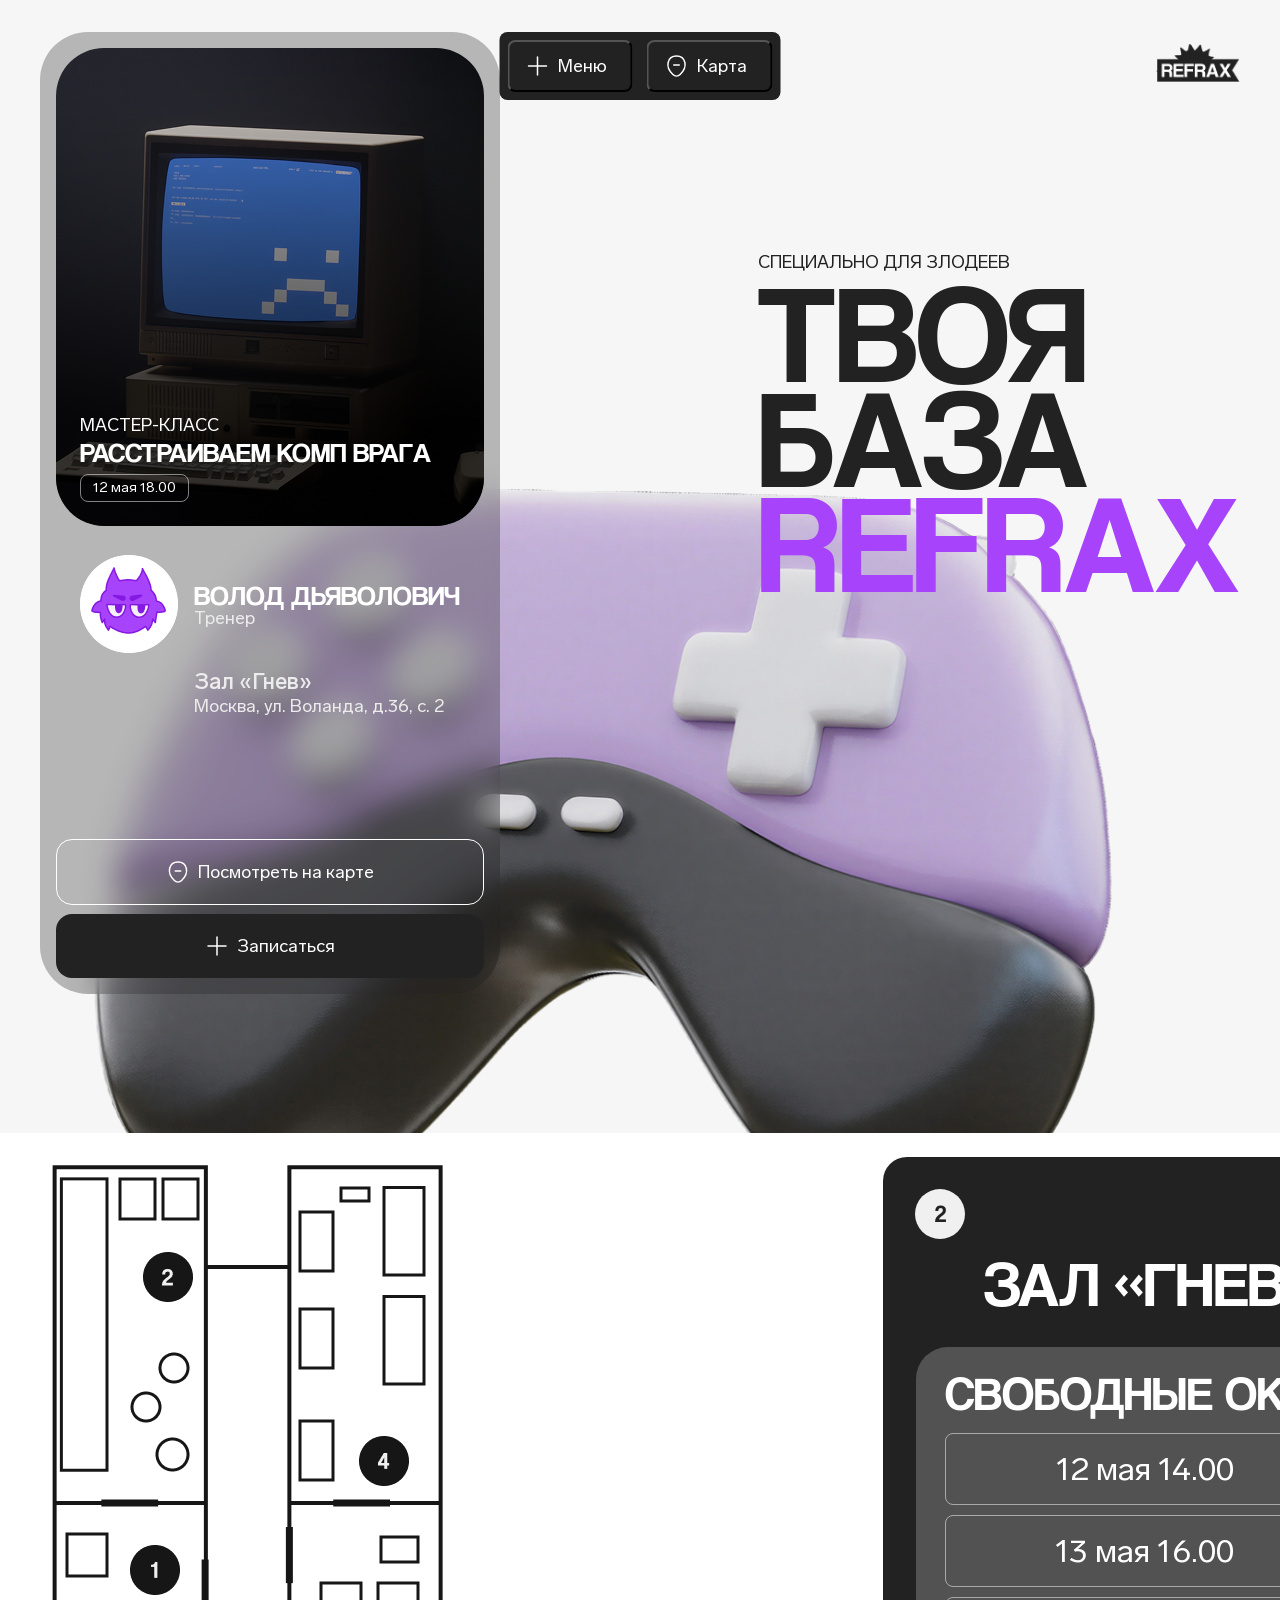
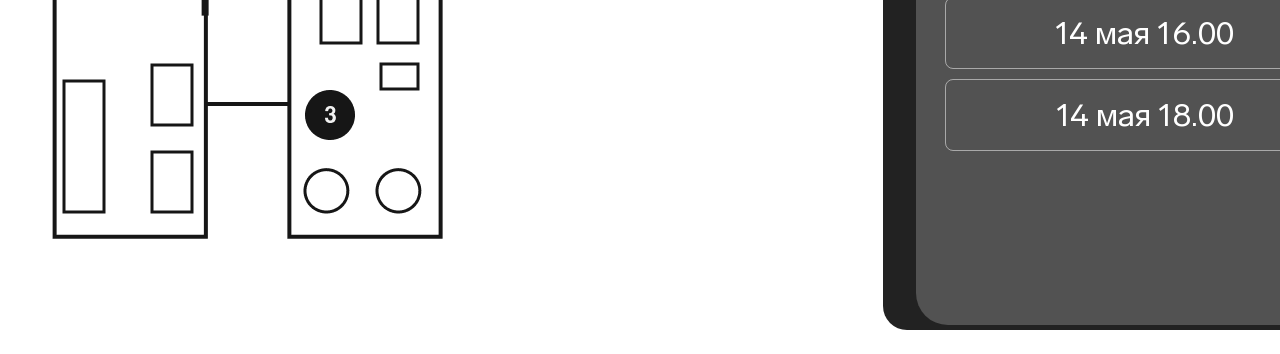
==== index.html @ 525f2b0f "init" ====
<!doctype html>
<html lang="en">
  <head>
    <meta charset="UTF-8" />
    <meta name="viewport" content="width=device-width, initial-scale=1.0" />
    <title>Многостраничный сайт REFRAX</title>
    <link type="Image/x-icon" href="images/favicon.png" rel="icon" />
    <!-- <link
      rel="preload"
      href="fonts/coolvetica.woff"
      as="font"
      type="font/woff"
      crossorigin="anonymous"
    />
    <link
      rel="preload"
      href="fonts/coolvetica rg.ttf"
      as="font"
      type="font/ttf"
      crossorigin="anonymous"
    /> -->
    <link rel="stylesheet" href="stylesheet/style.css" />

    <meta
      property="og:title"
      content="Учебный проект 'многостраничный сайт REFRAX'"
    />
    <meta property="og:type" content="website" />
    <meta property="og:description" content="Итоговый проект 4-го модуля" />
    <script src="js/events.js" defer></script>
    <script src="js/main.js" defer></script>
    <script src="js/nav.js" defer></script>
    <script src="js/zones.js" defer></script>
  </head>
  <body>
    <!-- секция с карточкой и 3д -->
    <section class="hero">
      <!-- карточка события -->
      <div class="hero-announcement">
        <div class="hero-announcement-image">
          <img
            class="hero-announcement-photo"
            src="images/announcement-photo.png"
            alt="Мастер-класс Расстраиваем комп врага"
          />
          <div class="hero-announcement-image-overlay"></div>
          <div class="hero-announcement-image-info">
            <span class="hero-announcement-tag">Мастер-класс</span>
            <p class="hero-announcement-name">Расстраиваем комп врага</p>
            <span class="hero-announcement-date">12 мая 18.00</span>
          </div>
        </div>

        <div class="hero-announcement-teacher">
          <div class="hero-announcement-avatar">
            <img src="images/teacher-avatar.png" alt="Волод Дьяволович" />
          </div>
          <div class="hero-announcement-teacher-info">
            <p class="hero-announcement-teacher-name">Волод Дьяволович</p>
            <span class="hero-announcement-teacher-role">Тренер</span>
          </div>
        </div>

        <div class="hero-announcement-location">
          <p class="hero-announcement-hall">Зал «Гнев»</p>
          <p class="hero-announcement-address">
            Москва, ул. Воланда, д.36, с. 2
          </p>
        </div>

        <div class="hero-announcement-buttons">
          <button
            class="hero-announcement-btn hero-announcement-btn-map"
            type="button"
          >
            <img src="images/icon-location.svg" alt="" />
            Посмотреть на карте
          </button>
          <button
            class="hero-announcement-btn hero-announcement-btn-signup"
            type="button"
          >
            <img src="images/icon-plus.svg" alt="" />
            Записаться
          </button>
        </div>
      </div>

      <!-- верхняя менюшка чтоб всегда была видна -->
      <div class="hero-controls">
        <button
          class="hero-controls-btn hero-controls-btn--menu"
          id="menuOpen"
          type="button"
          aria-expanded="false"
          aria-controls="menuOverlay"
        >
          <img src="images/icon-plus.svg" alt="" />
          Меню
        </button>
        <button class="hero-controls-btn hero-controls-btn--map" type="button">
          <img src="images/icon-location.svg" alt="" />
          Карта
        </button>
      </div>

      <!-- 3д джойстик, контейнер с параллаксом  -->
      <div class="hero-joystick" id="heroJoystick">
        <img class="hero-joystick-img" src="images/joystick-3d.png" alt="" />
      </div>

      <!-- заголовок -->
      <div class="hero-title">
        <span class="hero-title-eyebrow">Специально для злодеев</span>
        <p class="hero-title-text">
          <span class="hero-title-line">Твоя</span>
          <span class="hero-title-line">База</span>
          <span class="hero-title-line hero-title-line-accent">Refrax</span>
        </p>
      </div>

      <!-- лого -->
      <a href="index.html" class="hero-logo">
        <img src="images/logo-refrax.png" alt="REFRAX" />
      </a>
    </section>

    <!-- секция с картой и выбором слота-->
    <section class="map">
      <!-- схема этажа -->
      <div class="map-floor-plan">
        <img
          class="map-floor-plan-img"
          src="images/floor-plan.png"
          alt="Схема зала"
        />
      </div>

      <!-- панель бронирования -->
      <div class="map-booking">
        <div class="map-booking-header">
          <span class="map-booking-number">2</span>
          <h2 class="map-booking-hall">Зал «Гнев»</h2>
        </div>

        <div class="map-booking-slots">
          <p class="map-booking-slots-title">Свободные окна</p>

          <ul class="map-slots-list">
            <li class="map-slots-item">
              <button class="map-slot-btn" type="button">12 мая 14.00</button>
            </li>
            <li class="map-slots-item">
              <button class="map-slot-btn" type="button">13 мая 16.00</button>
            </li>
            <li class="map-slots-item">
              <button class="map-slot-btn" type="button">14 мая 16.00</button>
            </li>
            <li class="map-slots-item">
              <button class="map-slot-btn" type="button">14 мая 18.00</button>
            </li>
          </ul>
        </div>
      </div>
    </section>
  </body>
</html>
---- stylesheet/style.css ----
@import "fonts.css";
@import "reset.css";
@import "layout.css";
@import "nav.css";
@import "hero.css";
@import "zones.css";
@import "events.css";
@import "event-single.css";
@import "projects.css";
@import "shop.css";
@import "reviews.css";
@import "footer.css";
@import "adaptive.css";
@import "404.css";
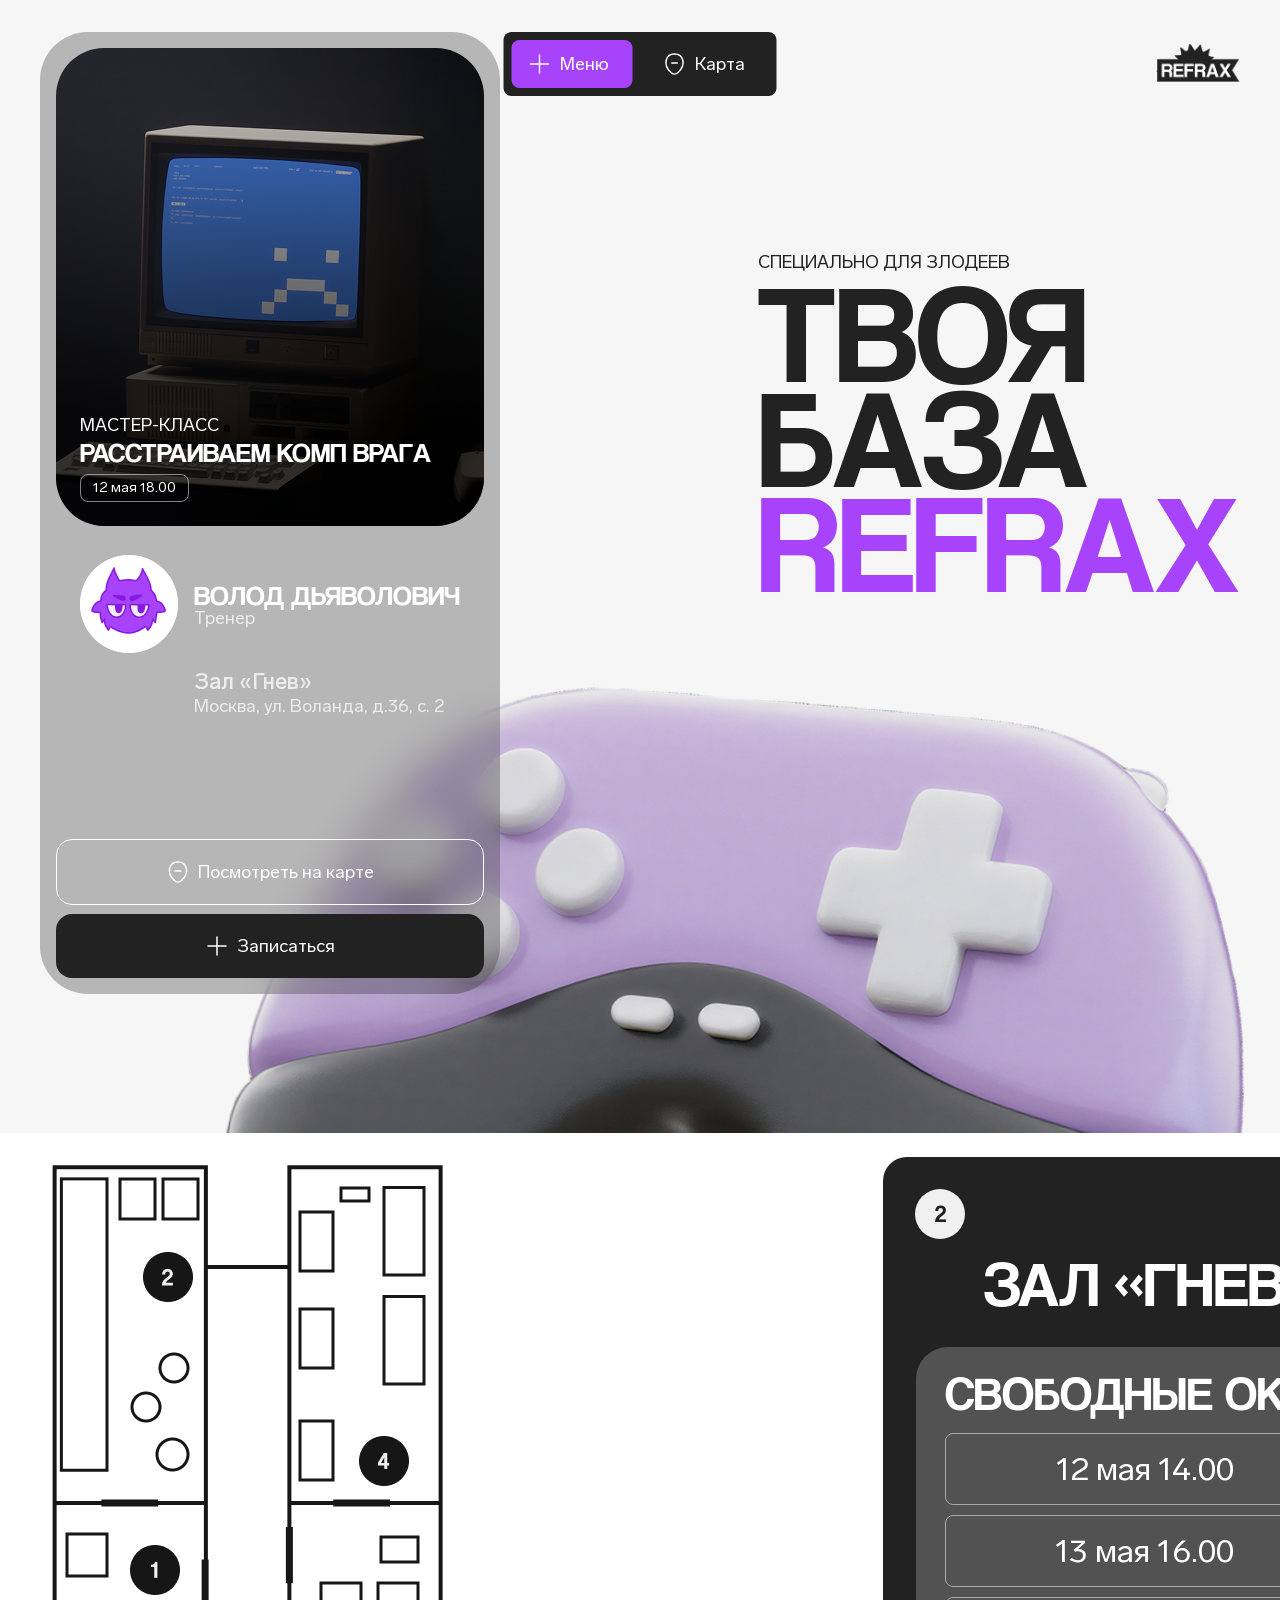
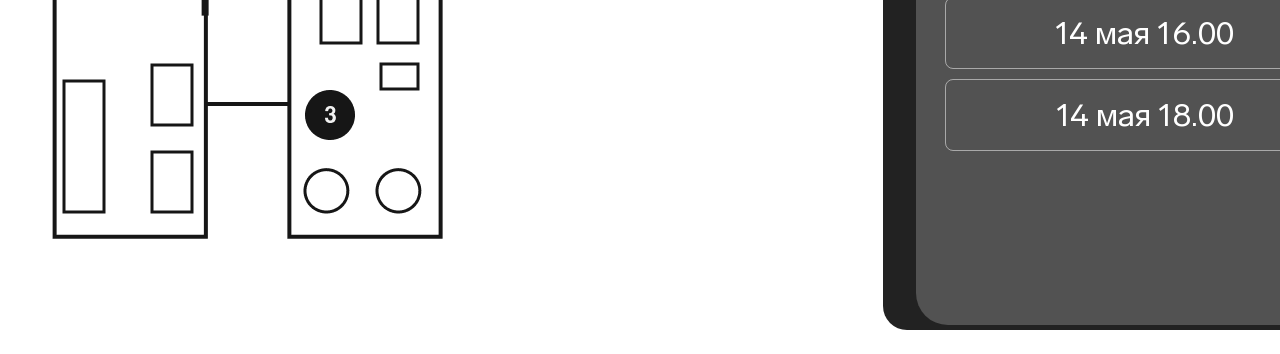
==== commit c5721c33: "first screen done" ====
--- a/index.html
+++ b/index.html
@@ -33,6 +33,20 @@
     <script src="js/zones.js" defer></script>
   </head>
   <body>
+    <div class="menu-overlay" id="menuOverlay" aria-hidden="true">
+      <button class="menu-overlay-close" id="menuClose" type="button">
+        <img src="images/icon-arrow-left.svg" alt="" />
+      </button>
+      <nav class="menu-overlay-nav">
+        <a href="index.html" class="menu-overlay-link is-active">Главная</a>
+        <a href="pages/about.html" class="menu-overlay-link">О клубе</a>
+        <a href="pages/zones.html" class="menu-overlay-link">Зоны</a>
+        <a href="pages/events.html" class="menu-overlay-link">Афиша</a>
+        <a href="pages/merch.html" class="menu-overlay-link">Магазин</a>
+        <a href="pages/projects.html" class="menu-overlay-link">Наши проекты</a>
+      </nav>
+      <p class="menu-overlay-label">Меню</p>
+    </div>
     <!-- секция с карточкой и 3д -->
     <section class="hero">
       <!-- карточка события -->
@@ -89,7 +103,7 @@
       <!-- верхняя менюшка чтоб всегда была видна -->
       <div class="hero-controls">
         <button
-          class="hero-controls-btn hero-controls-btn--menu"
+          class="hero-controls-btn hero-controls-btn-menu"
           id="menuOpen"
           type="button"
           aria-expanded="false"
@@ -98,7 +112,7 @@
           <img src="images/icon-plus.svg" alt="" />
           Меню
         </button>
-        <button class="hero-controls-btn hero-controls-btn--map" type="button">
+        <button class="hero-controls-btn hero-controls-btn-map" type="button">
           <img src="images/icon-location.svg" alt="" />
           Карта
         </button>
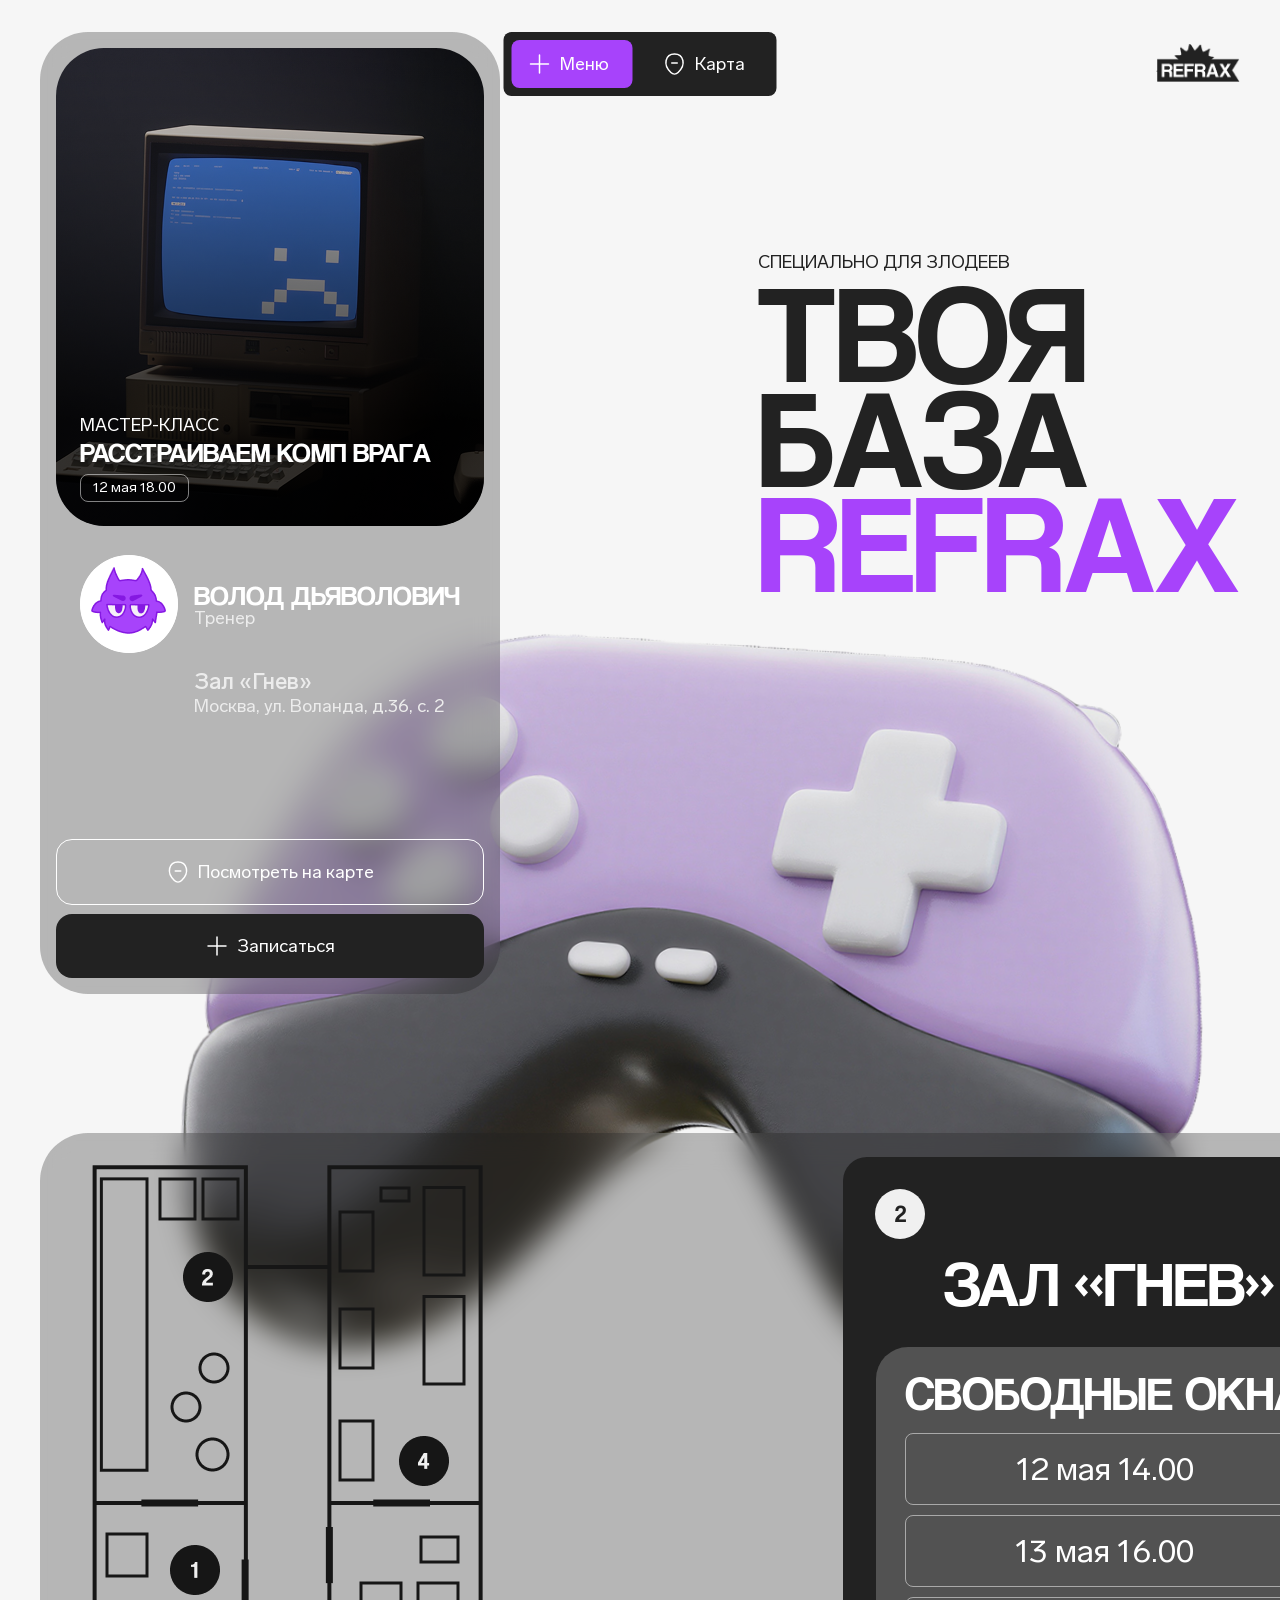
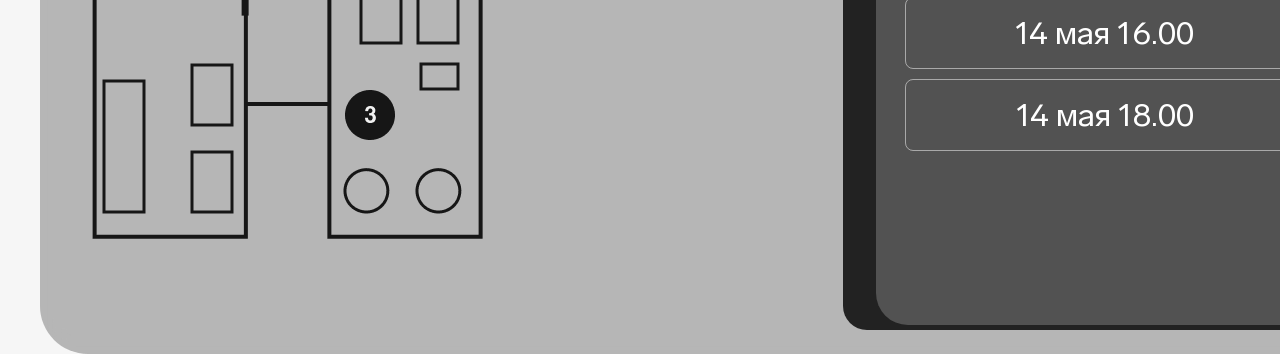
==== commit f33cba9d: "бубуббуу" ====
--- a/index.html
+++ b/index.html
@@ -141,39 +141,41 @@
 
     <!-- секция с картой и выбором слота-->
     <section class="map">
-      <!-- схема этажа -->
-      <div class="map-floor-plan">
-        <img
-          class="map-floor-plan-img"
-          src="images/floor-plan.png"
-          alt="Схема зала"
-        />
-      </div>
-
-      <!-- панель бронирования -->
-      <div class="map-booking">
-        <div class="map-booking-header">
-          <span class="map-booking-number">2</span>
-          <h2 class="map-booking-hall">Зал «Гнев»</h2>
+      <div class="map-inner">
+        <!-- схема этажа -->
+        <div class="map-floor-plan">
+          <img
+            class="map-floor-plan-img"
+            src="images/floor-plan.png"
+            alt="Схема зала"
+          />
         </div>
 
-        <div class="map-booking-slots">
-          <p class="map-booking-slots-title">Свободные окна</p>
+        <!-- панель бронирования -->
+        <div class="map-booking">
+          <div class="map-booking-header">
+            <span class="map-booking-number">2</span>
+            <h2 class="map-booking-hall">Зал «Гнев»</h2>
+          </div>
 
-          <ul class="map-slots-list">
-            <li class="map-slots-item">
-              <button class="map-slot-btn" type="button">12 мая 14.00</button>
-            </li>
-            <li class="map-slots-item">
-              <button class="map-slot-btn" type="button">13 мая 16.00</button>
-            </li>
-            <li class="map-slots-item">
-              <button class="map-slot-btn" type="button">14 мая 16.00</button>
-            </li>
-            <li class="map-slots-item">
-              <button class="map-slot-btn" type="button">14 мая 18.00</button>
-            </li>
-          </ul>
+          <div class="map-booking-slots">
+            <p class="map-booking-slots-title">Свободные окна</p>
+
+            <ul class="map-slots-list">
+              <li class="map-slots-item">
+                <button class="map-slot-btn" type="button">12 мая 14.00</button>
+              </li>
+              <li class="map-slots-item">
+                <button class="map-slot-btn" type="button">13 мая 16.00</button>
+              </li>
+              <li class="map-slots-item">
+                <button class="map-slot-btn" type="button">14 мая 16.00</button>
+              </li>
+              <li class="map-slots-item">
+                <button class="map-slot-btn" type="button">14 мая 18.00</button>
+              </li>
+            </ul>
+          </div>
         </div>
       </div>
     </section>
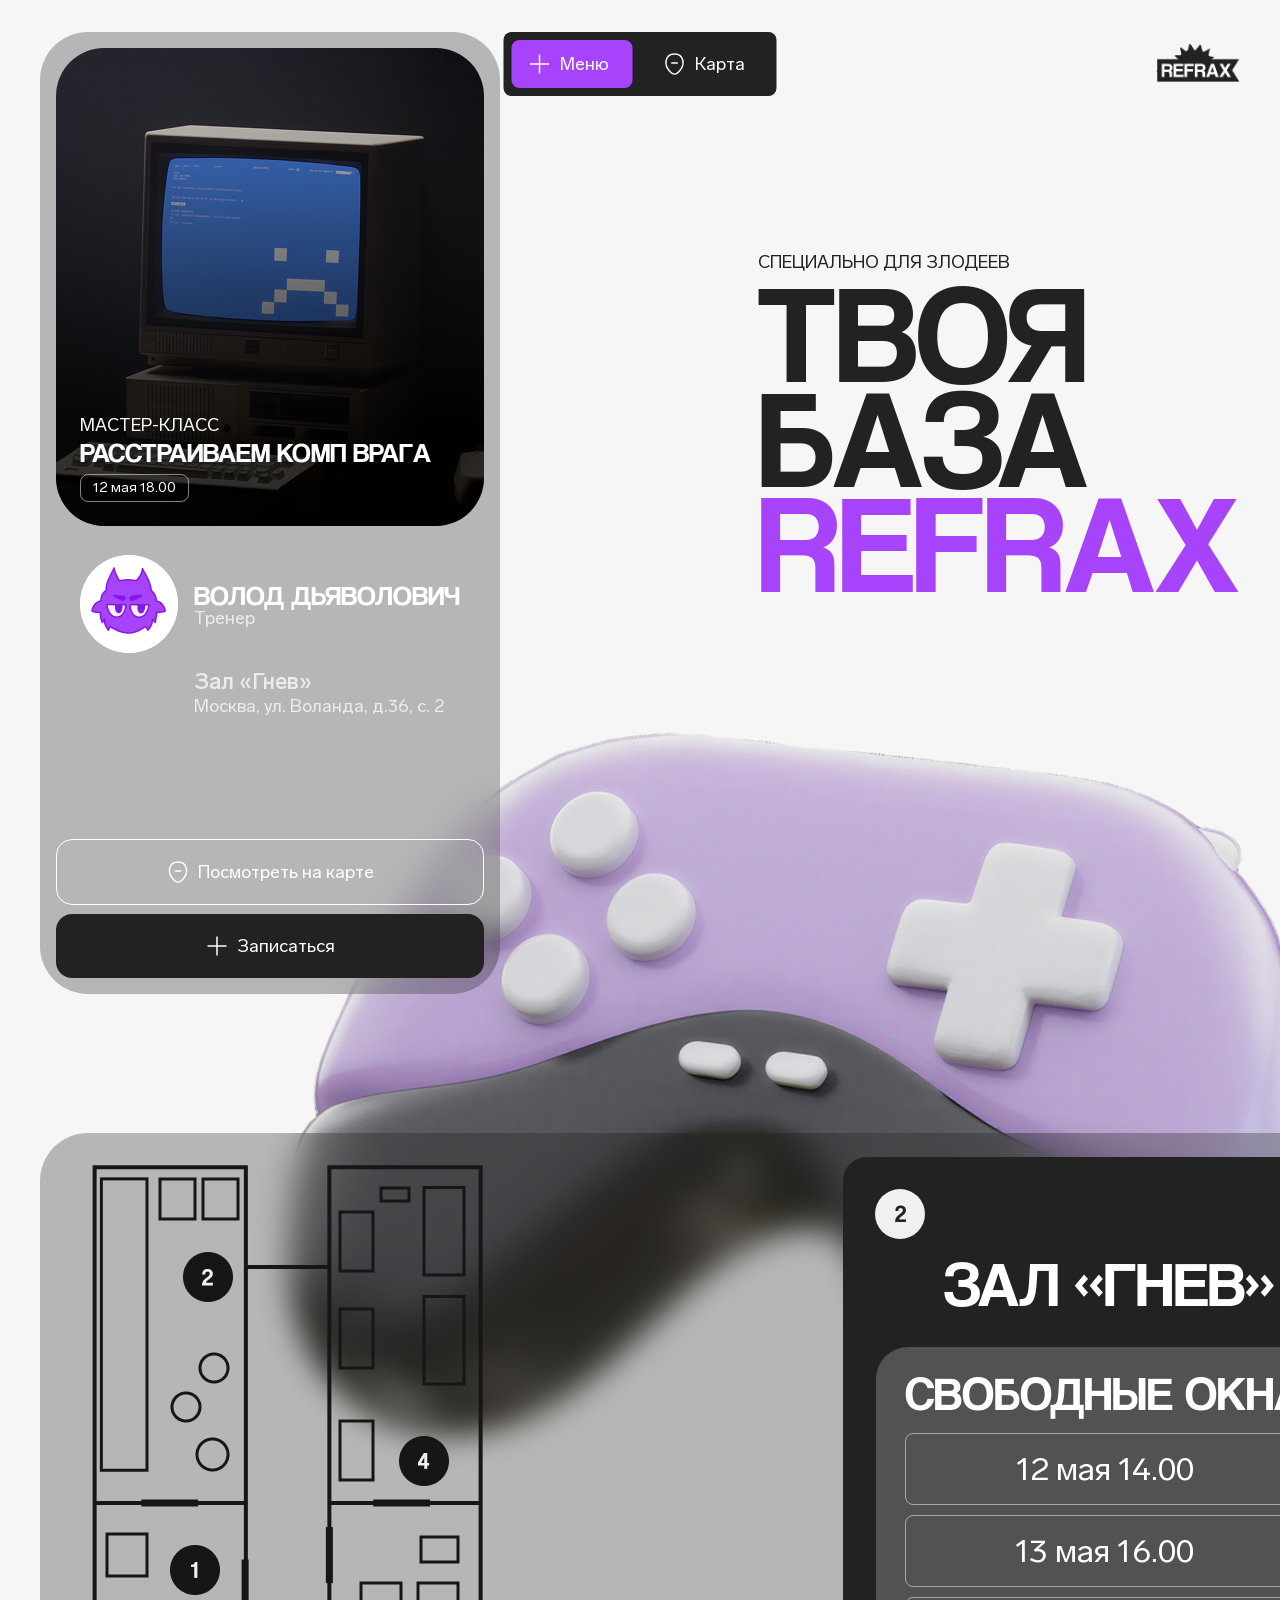
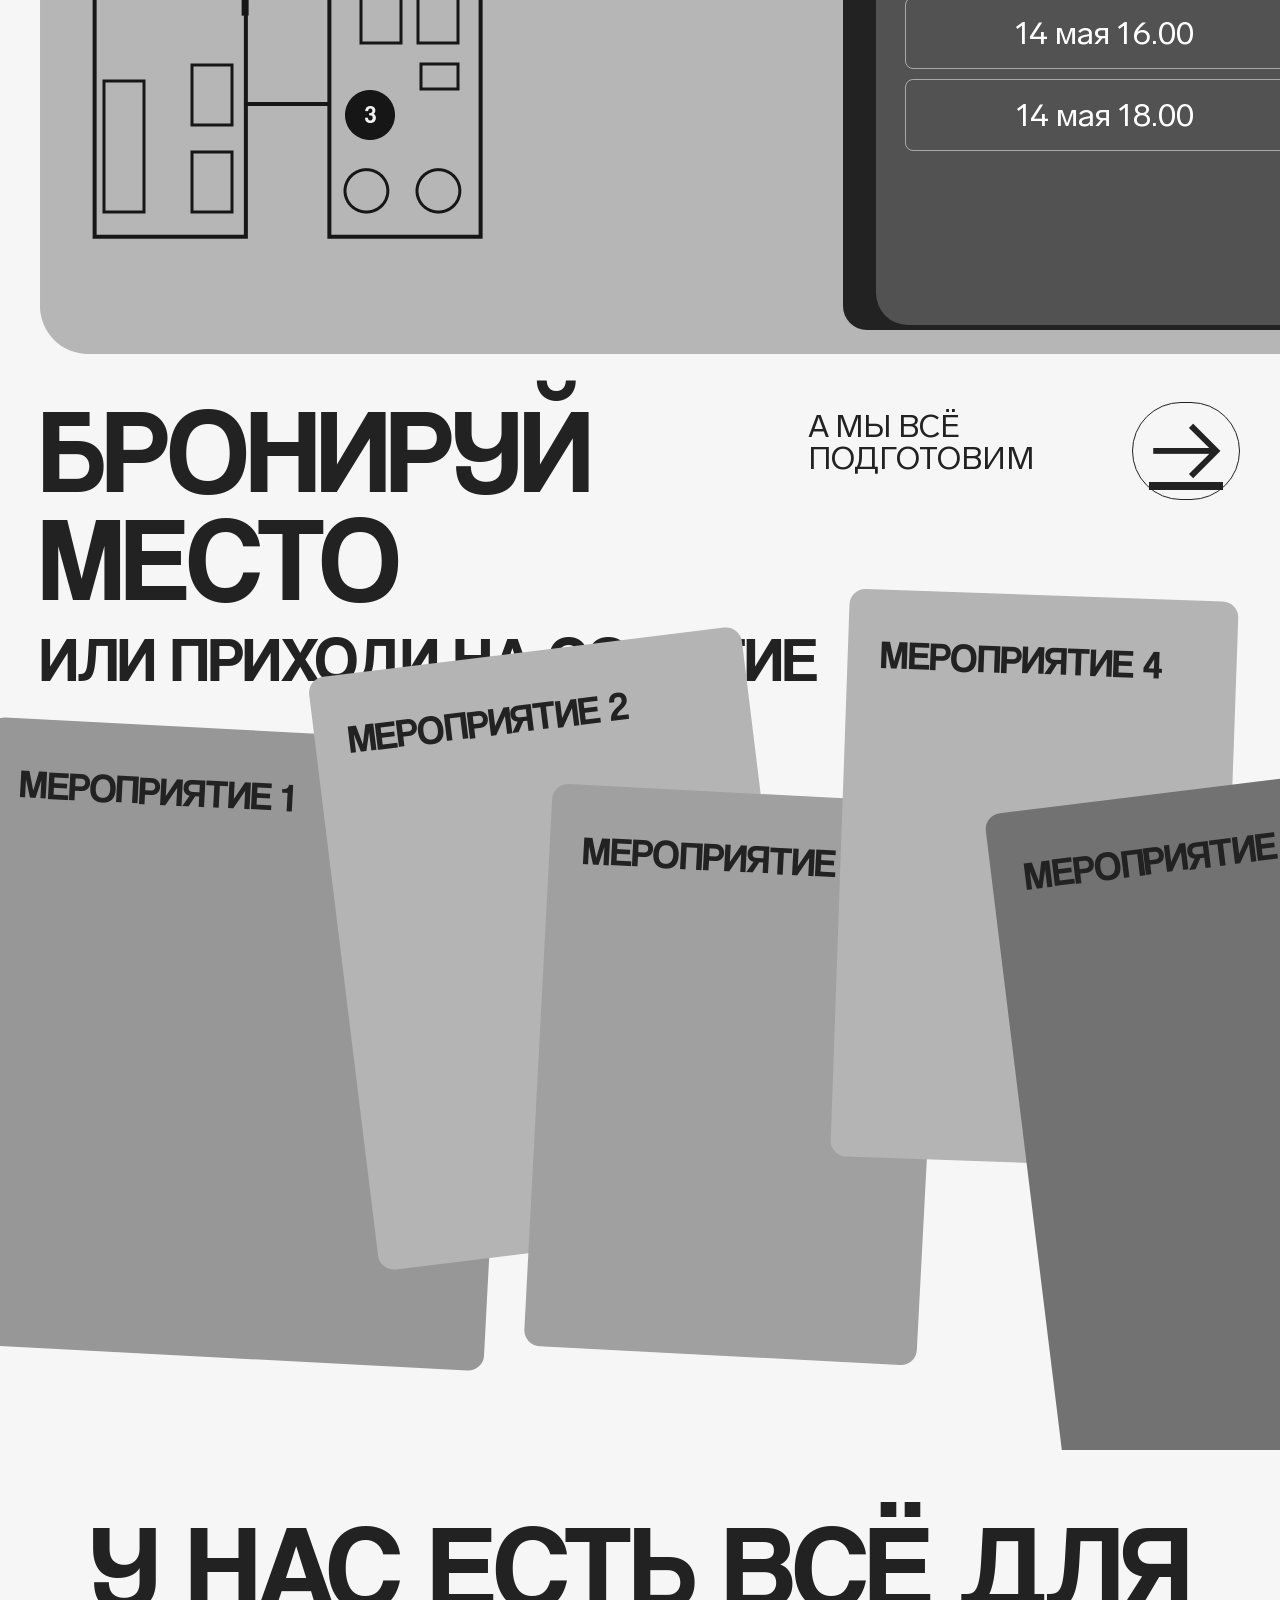
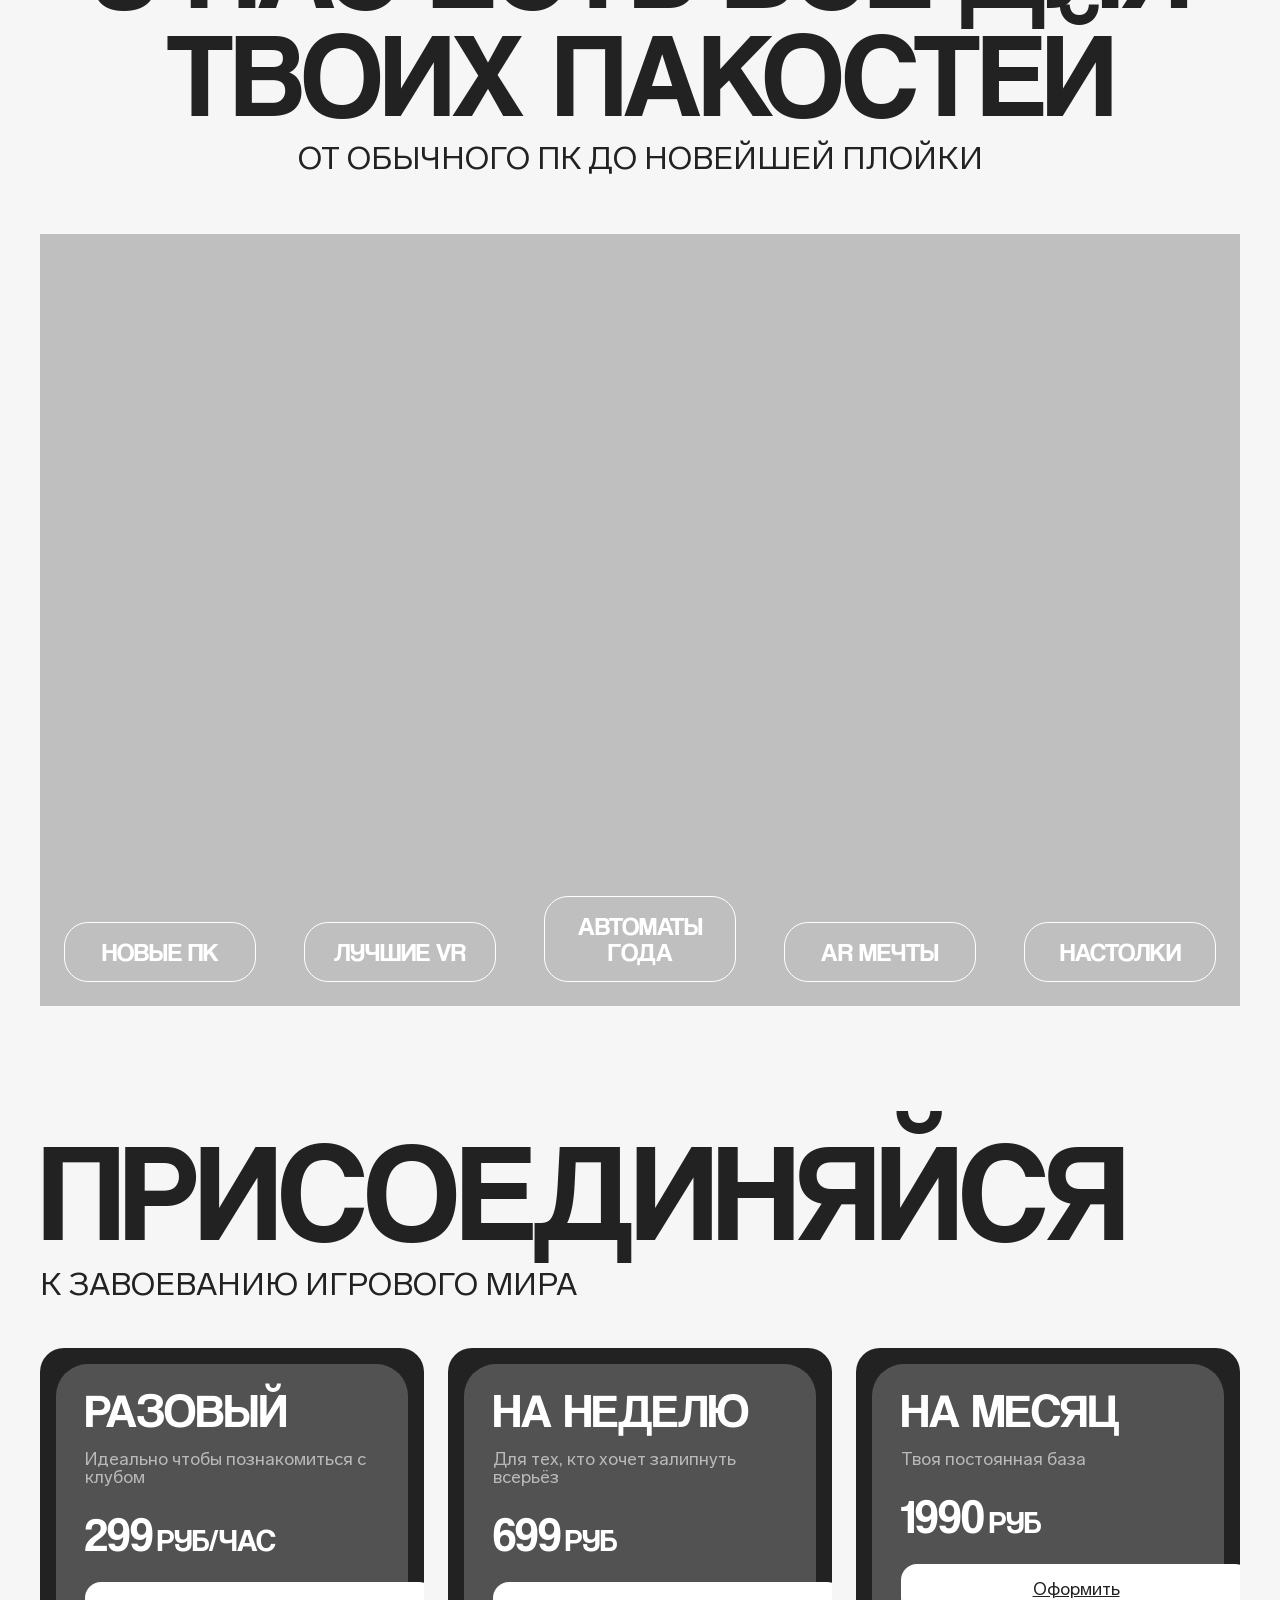
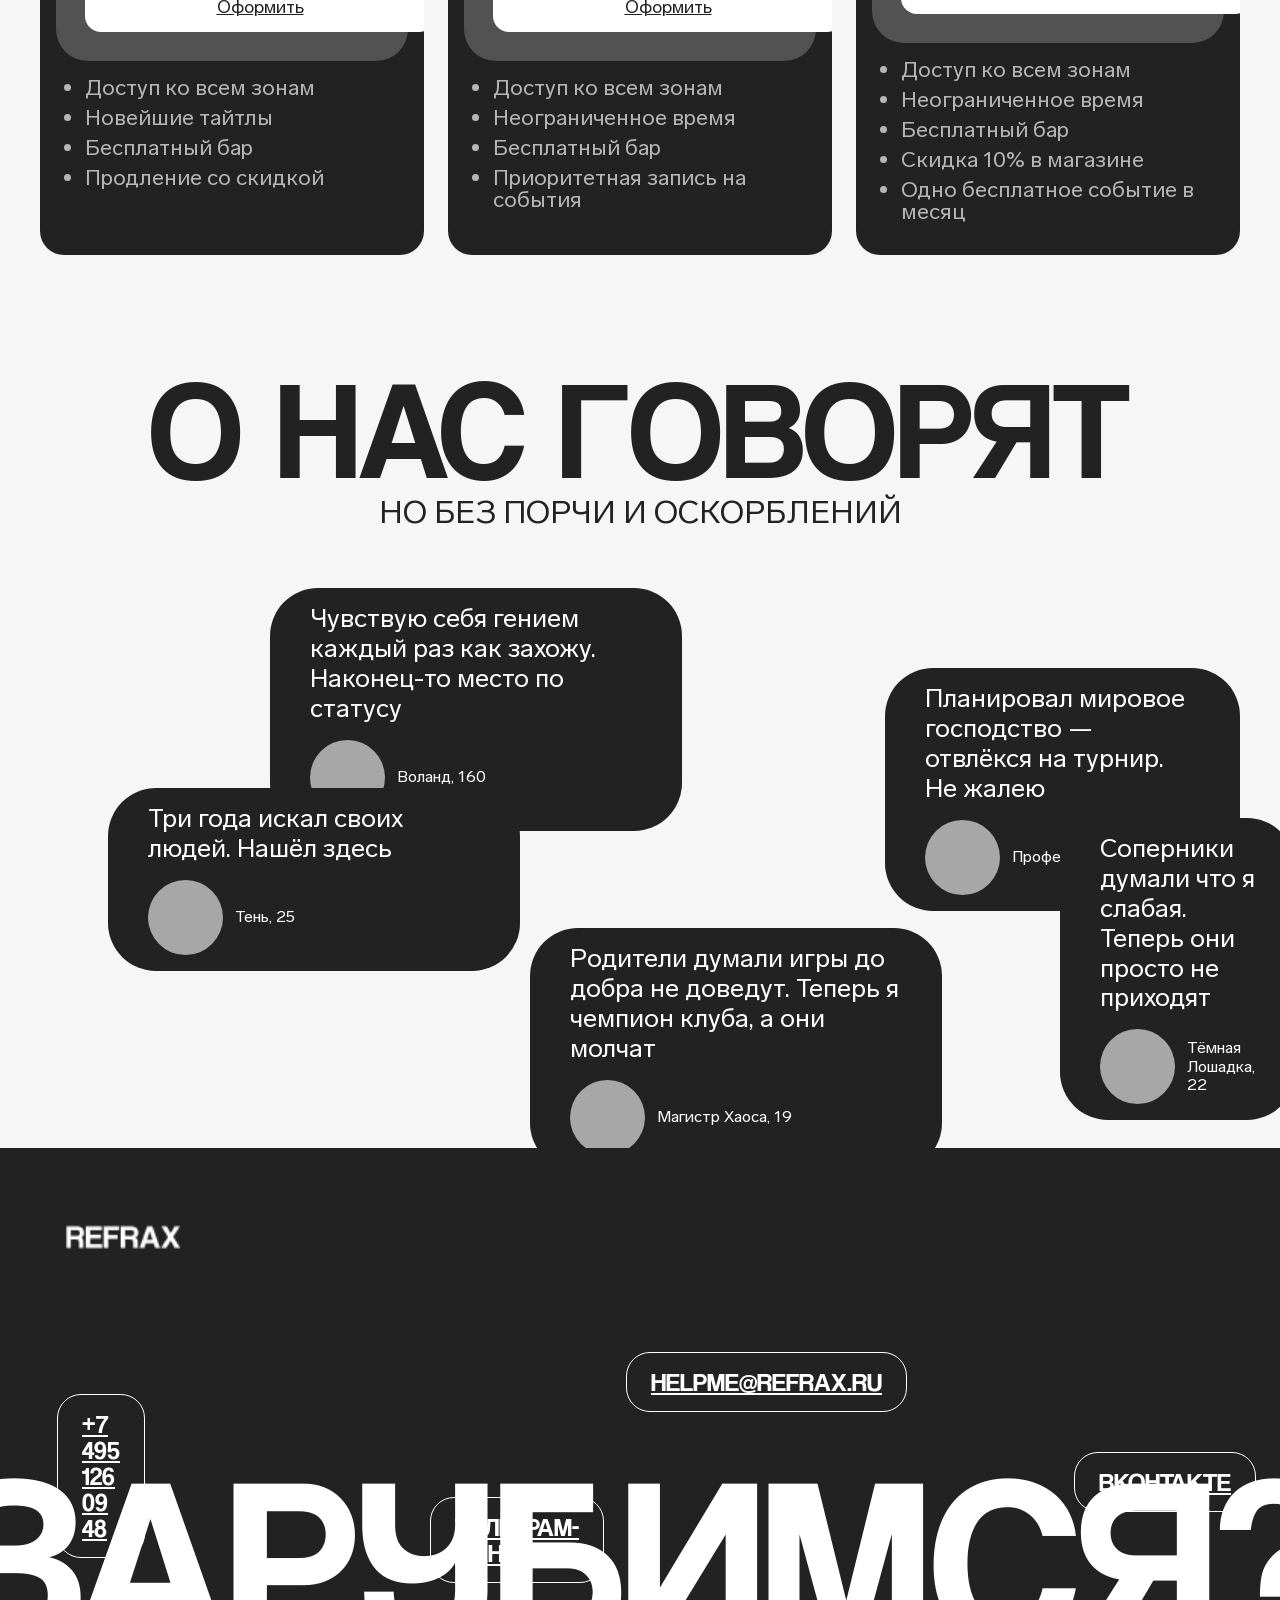
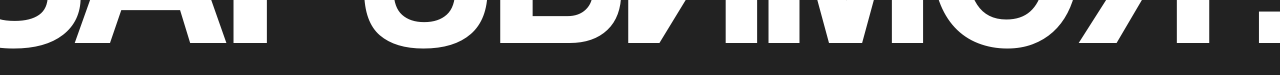
==== commit 75c0617c: "штше" ====
--- a/index.html
+++ b/index.html
@@ -179,5 +179,209 @@
         </div>
       </div>
     </section>
+
+    <!-- секция бронирования мероприятий -->
+    <section class="events">
+      <!-- заголовок секции -->
+      <div class="events-header">
+        <p class="events-title">Бронируй место</p>
+        <p class="events-subtitle">А мы всё подготовим</p>
+        <a href="pages/events.html" class="events-arrow">→</a>
+      </div>
+
+      <p class="events-heading">Или приходи на событие</p>
+
+      <!-- карточки мероприятий (разброс) -->
+      <div class="events-cards">
+        <a href="pages/event-single.html" class="events-card events-card-one">
+          <p class="events-card-title">Мероприятие 1</p>
+        </a>
+        <a href="pages/event-single.html" class="events-card events-card-two">
+          <p class="events-card-title">Мероприятие 2</p>
+        </a>
+        <a href="pages/event-single.html" class="events-card events-card-three">
+          <p class="events-card-title">Мероприятие 3</p>
+        </a>
+        <a href="pages/event-single.html" class="events-card events-card-four">
+          <p class="events-card-title">Мероприятие 4</p>
+        </a>
+        <a href="pages/event-single.html" class="events-card events-card-five">
+          <p class="events-card-title">Мероприятие 5</p>
+        </a>
+      </div>
+    </section>
+
+    <!-- секция зон -->
+    <section class="zones">
+      <p class="zones-title">У нас есть всё для твоих пакостей</p>
+      <p class="zones-subtitle">От обычного пк до новейшей плойки</p>
+
+      <!-- вертикальные карточки зон -->
+      <div class="zones-cards">
+        <a href="pages/zones.html" class="zones-card zones-card-one">
+          <span class="zones-card-label">Новые ПК</span>
+        </a>
+        <a href="pages/zones.html" class="zones-card zones-card-two">
+          <span class="zones-card-label">Лучшие VR</span>
+        </a>
+        <a href="pages/zones.html" class="zones-card zones-card-three">
+          <span class="zones-card-label">Автоматы года</span>
+        </a>
+        <a href="pages/zones.html" class="zones-card zones-card-four">
+          <span class="zones-card-label">AR мечты</span>
+        </a>
+        <a href="pages/zones.html" class="zones-card zones-card-five">
+          <span class="zones-card-label">Настолки</span>
+        </a>
+      </div>
+    </section>
+
+    <!-- секция абонементов -->
+    <section class="plans">
+      <p class="plans-title">Присоединяйся</p>
+      <p class="plans-subtitle">К завоеванию игрового мира</p>
+
+      <!-- карточки тарифов -->
+      <div class="plans-cards">
+        <div class="plans-card">
+          <div class="plans-card-top">
+            <p class="plans-card-name">Разовый</p>
+            <p class="plans-card-description">
+              Идеально чтобы познакомиться с клубом
+            </p>
+            <p class="plans-card-price">
+              <span class="plans-card-price-value">299</span>
+              <span class="plans-card-price-unit">руб/час</span>
+            </p>
+            <a href="#" class="plans-card-btn">Оформить</a>
+          </div>
+          <ul class="plans-card-features">
+            <li>Доступ ко всем зонам</li>
+            <li>Новейшие тайтлы</li>
+            <li>Бесплатный бар</li>
+            <li>Продление со скидкой</li>
+          </ul>
+        </div>
+
+        <div class="plans-card">
+          <div class="plans-card-top">
+            <p class="plans-card-name">На неделю</p>
+            <p class="plans-card-description">
+              Для тех, кто хочет залипнуть всерьёз
+            </p>
+            <p class="plans-card-price">
+              <span class="plans-card-price-value">699</span>
+              <span class="plans-card-price-unit">руб</span>
+            </p>
+            <a href="#" class="plans-card-btn">Оформить</a>
+          </div>
+          <ul class="plans-card-features">
+            <li>Доступ ко всем зонам</li>
+            <li>Неограниченное время</li>
+            <li>Бесплатный бар</li>
+            <li>Приоритетная запись на события</li>
+          </ul>
+        </div>
+
+        <div class="plans-card">
+          <div class="plans-card-top">
+            <p class="plans-card-name">На месяц</p>
+            <p class="plans-card-description">Твоя постоянная база</p>
+            <p class="plans-card-price">
+              <span class="plans-card-price-value">1990</span>
+              <span class="plans-card-price-unit">руб</span>
+            </p>
+            <a href="#" class="plans-card-btn">Оформить</a>
+          </div>
+          <ul class="plans-card-features">
+            <li>Доступ ко всем зонам</li>
+            <li>Неограниченное время</li>
+            <li>Бесплатный бар</li>
+            <li>Скидка 10% в магазине</li>
+            <li>Одно бесплатное событие в месяц</li>
+          </ul>
+        </div>
+      </div>
+    </section>
+
+    <!-- секция отзывов -->
+    <section class="reviews">
+      <p class="reviews-title">О нас говорят</p>
+      <p class="reviews-subtitle">Но без порчи и оскорблений</p>
+
+      <!-- карточки отзывов -->
+      <div class="reviews-cards">
+        <div class="reviews-card reviews-card-one">
+          <p class="reviews-card-text">
+            Чувствую себя гением каждый раз как захожу. Наконец-то место по
+            статусу
+          </p>
+          <div class="reviews-card-author">
+            <div class="reviews-card-avatar"></div>
+            <p class="reviews-card-name">Воланд, 160</p>
+          </div>
+        </div>
+
+        <div class="reviews-card reviews-card-two">
+          <p class="reviews-card-text">
+            Планировал мировое господство — отвлёкся на турнир. Не жалею
+          </p>
+          <div class="reviews-card-author">
+            <div class="reviews-card-avatar"></div>
+            <p class="reviews-card-name">Профессор Хаос, 34</p>
+          </div>
+        </div>
+
+        <div class="reviews-card reviews-card-three">
+          <p class="reviews-card-text">
+            Три года искал своих людей. Нашёл здесь
+          </p>
+          <div class="reviews-card-author">
+            <div class="reviews-card-avatar"></div>
+            <p class="reviews-card-name">Тень, 25</p>
+          </div>
+        </div>
+
+        <div class="reviews-card reviews-card-four">
+          <p class="reviews-card-text">
+            Родители думали игры до добра не доведут. Теперь я чемпион клуба, а
+            они молчат
+          </p>
+          <div class="reviews-card-author">
+            <div class="reviews-card-avatar"></div>
+            <p class="reviews-card-name">Магистр Хаоса, 19</p>
+          </div>
+        </div>
+
+        <div class="reviews-card reviews-card-five">
+          <p class="reviews-card-text">
+            Соперники думали что я слабая. Теперь они просто не приходят
+          </p>
+          <div class="reviews-card-author">
+            <div class="reviews-card-avatar"></div>
+            <p class="reviews-card-name">Тёмная Лошадка, 22</p>
+          </div>
+        </div>
+      </div>
+    </section>
+
+    <!-- футер -->
+    <footer class="footer">
+      <a href="index.html" class="footer-logo">
+        <img src="images/logo-refrax.png" alt="REFRAX" />
+      </a>
+
+      <p class="footer-title">Зарубимся?</p>
+
+      <!-- контакты -->
+      <div class="footer-contacts">
+        <a href="tel:+74951260948" class="footer-contact">+7 495 126 09 48</a>
+        <a href="mailto:helpme@refrax.ru" class="footer-contact"
+          >helpme@refrax.ru</a
+        >
+        <a href="#" class="footer-contact">Телеграм-канал</a>
+        <a href="#" class="footer-contact">Вконтакте</a>
+      </div>
+    </footer>
   </body>
 </html>
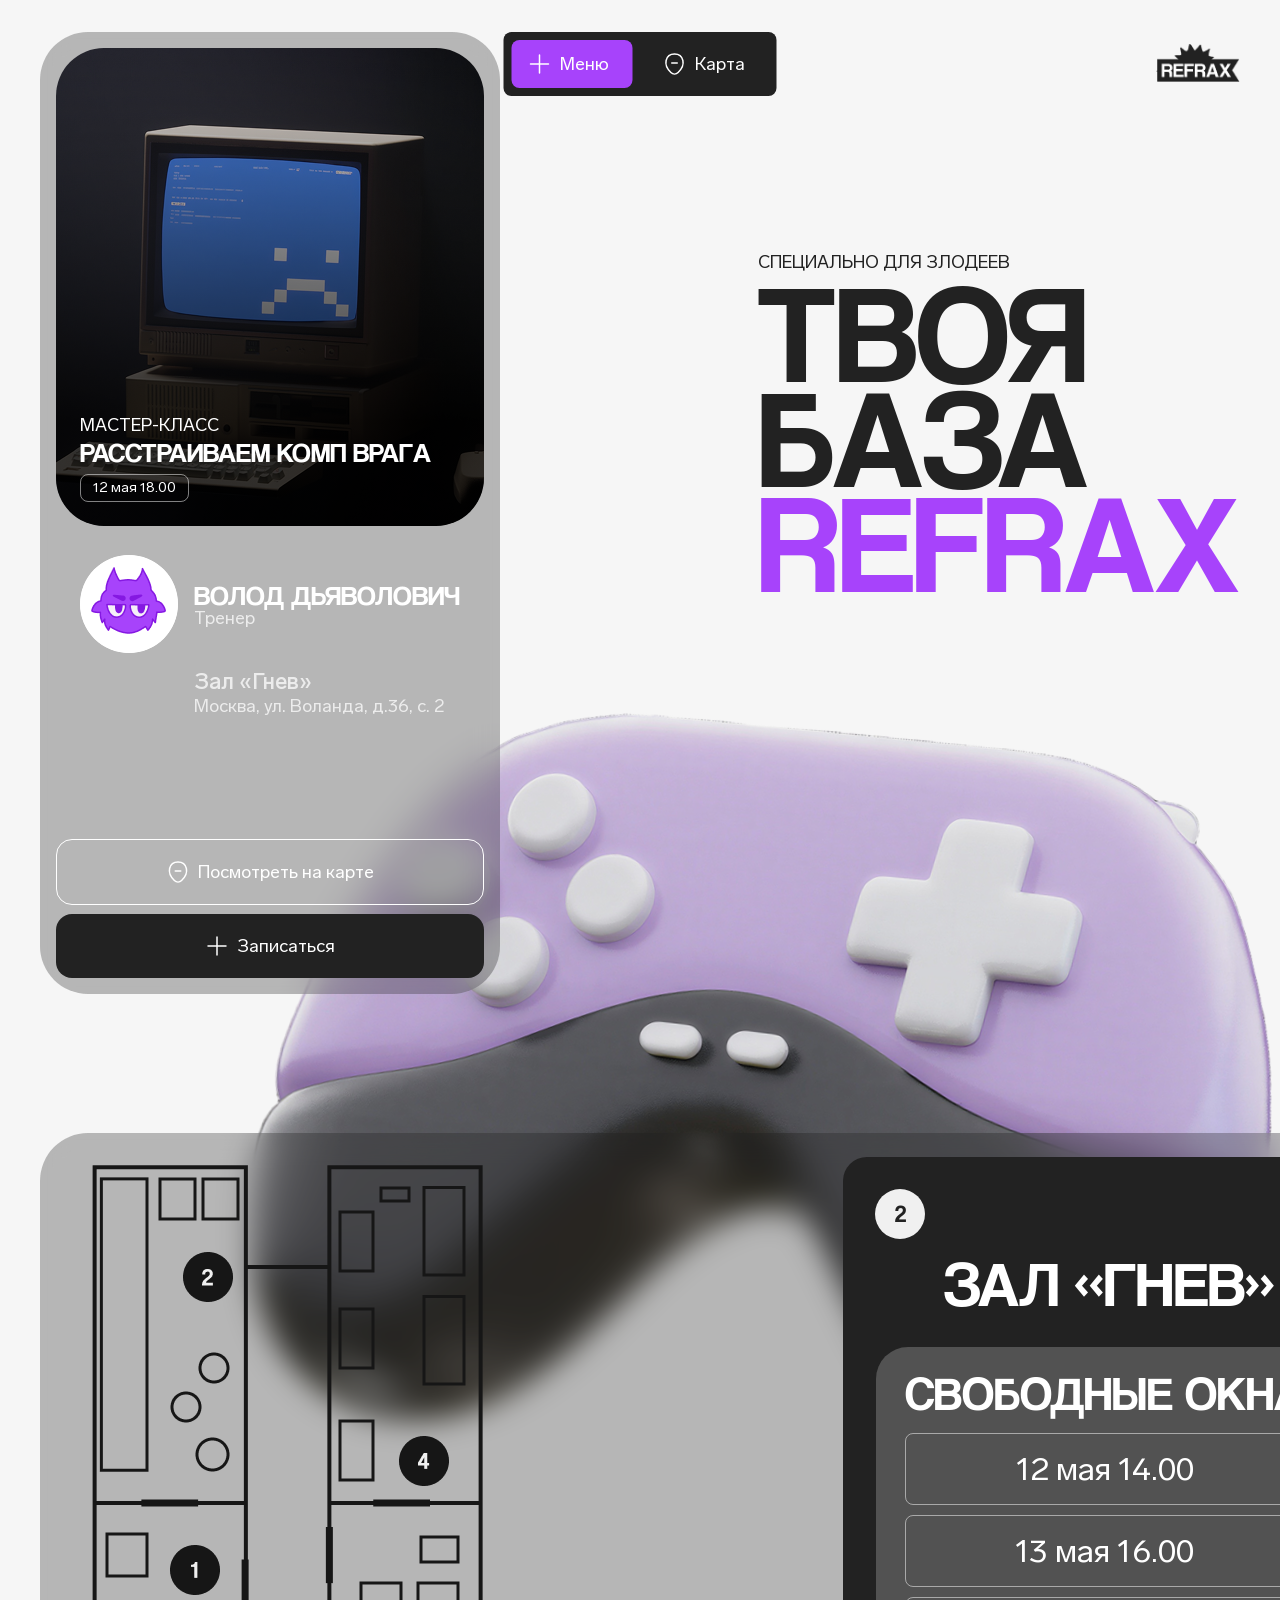
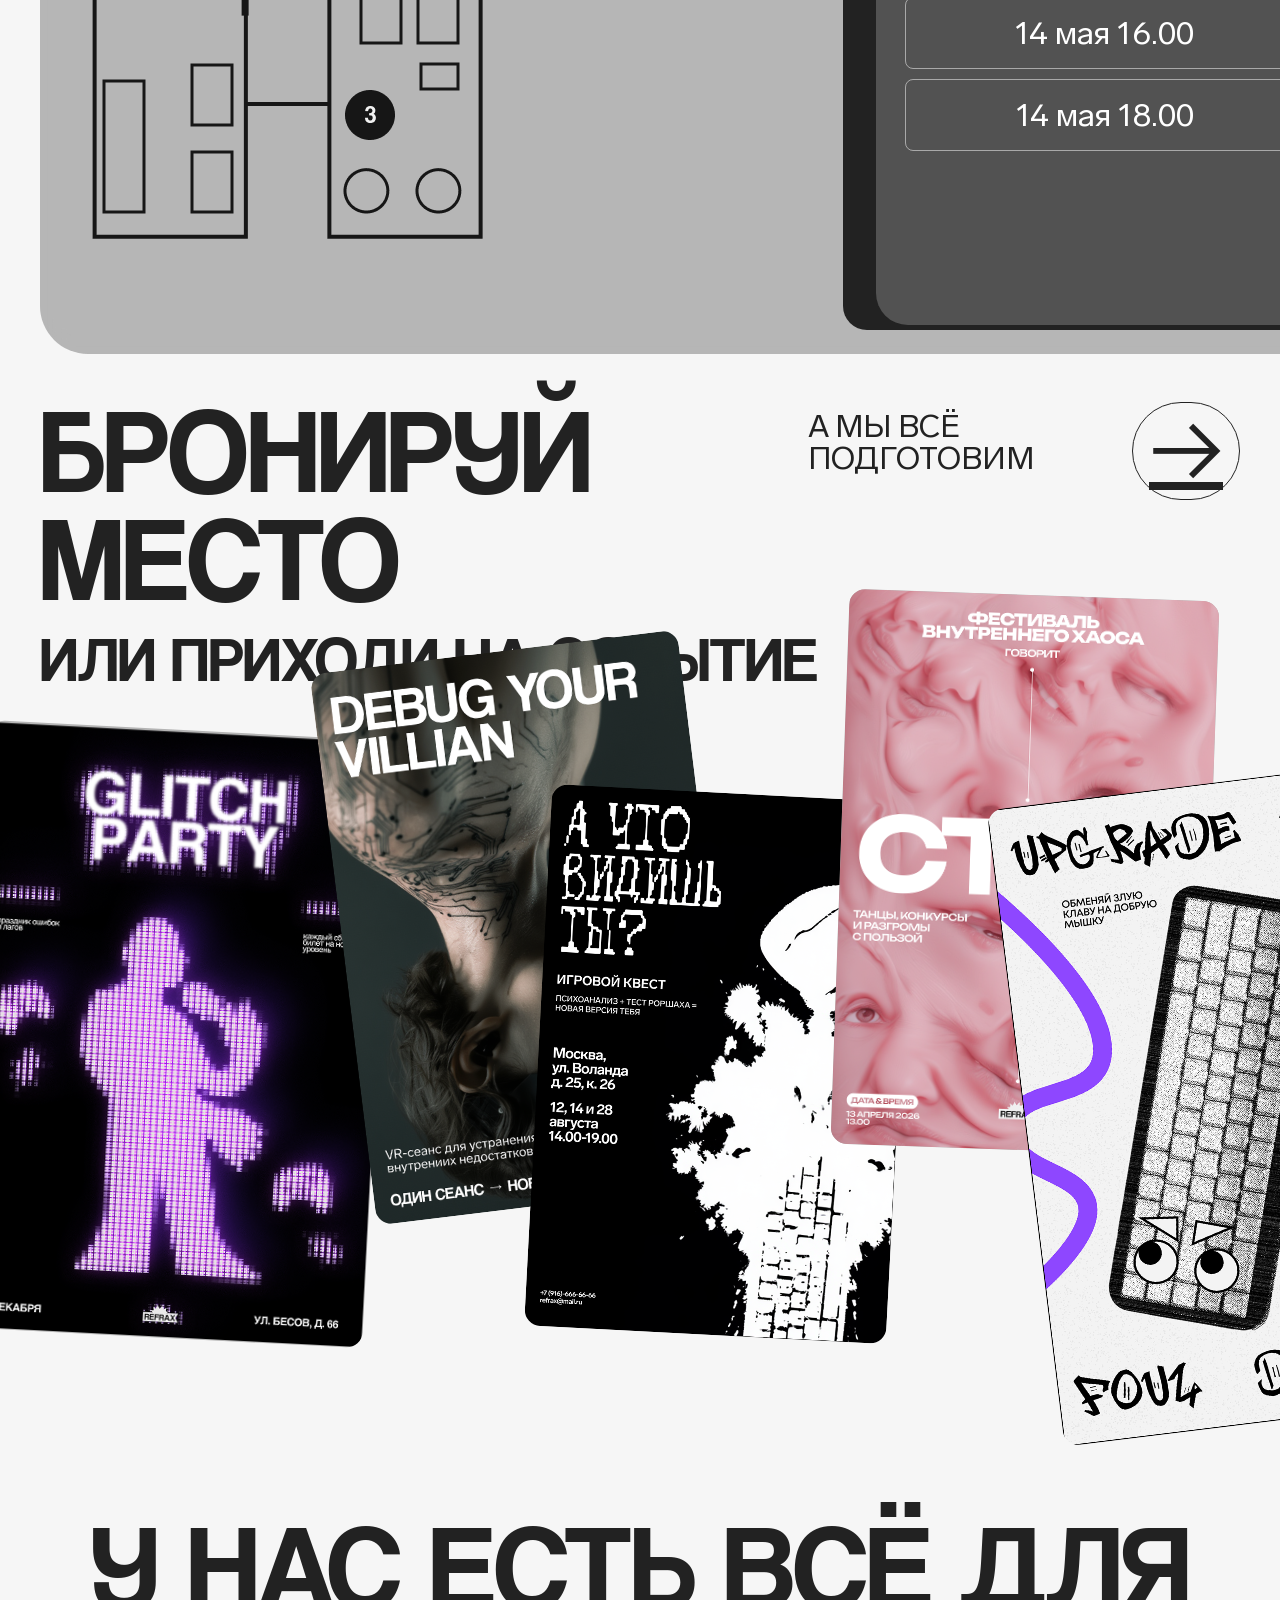
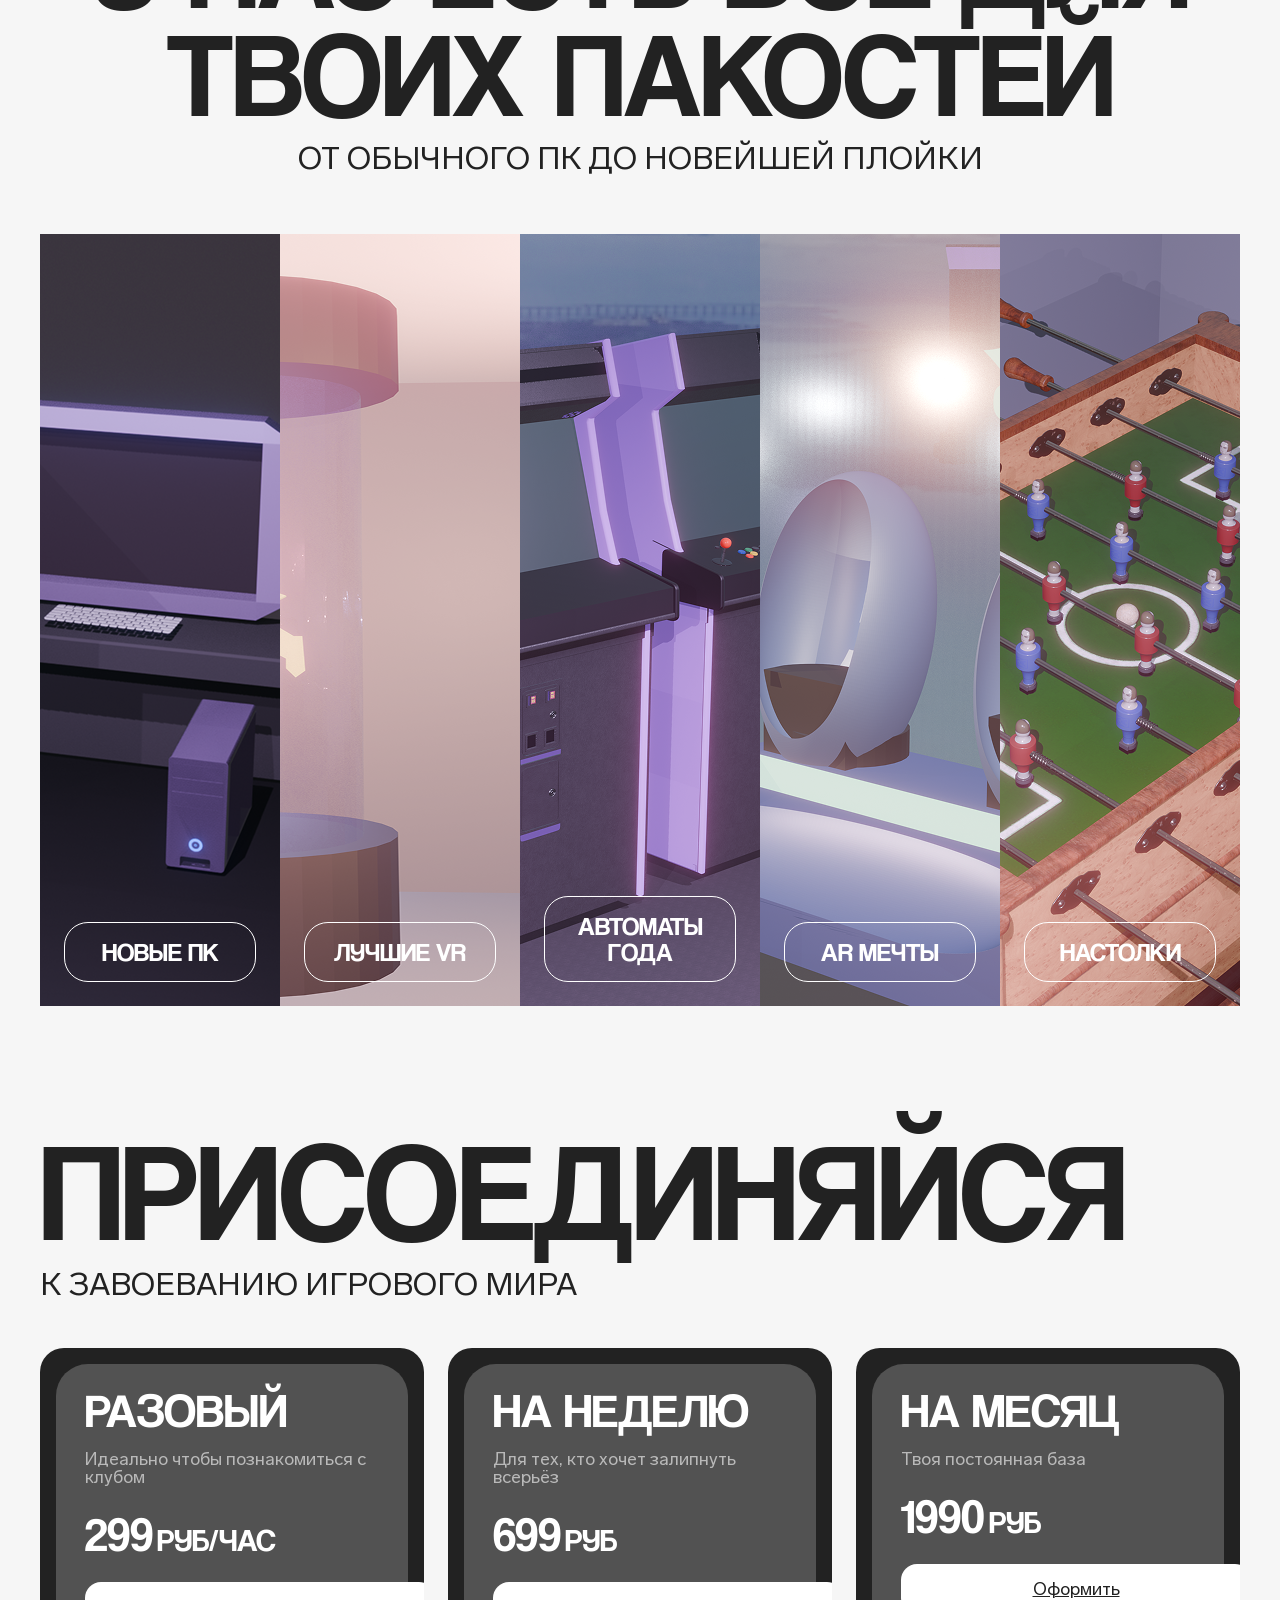
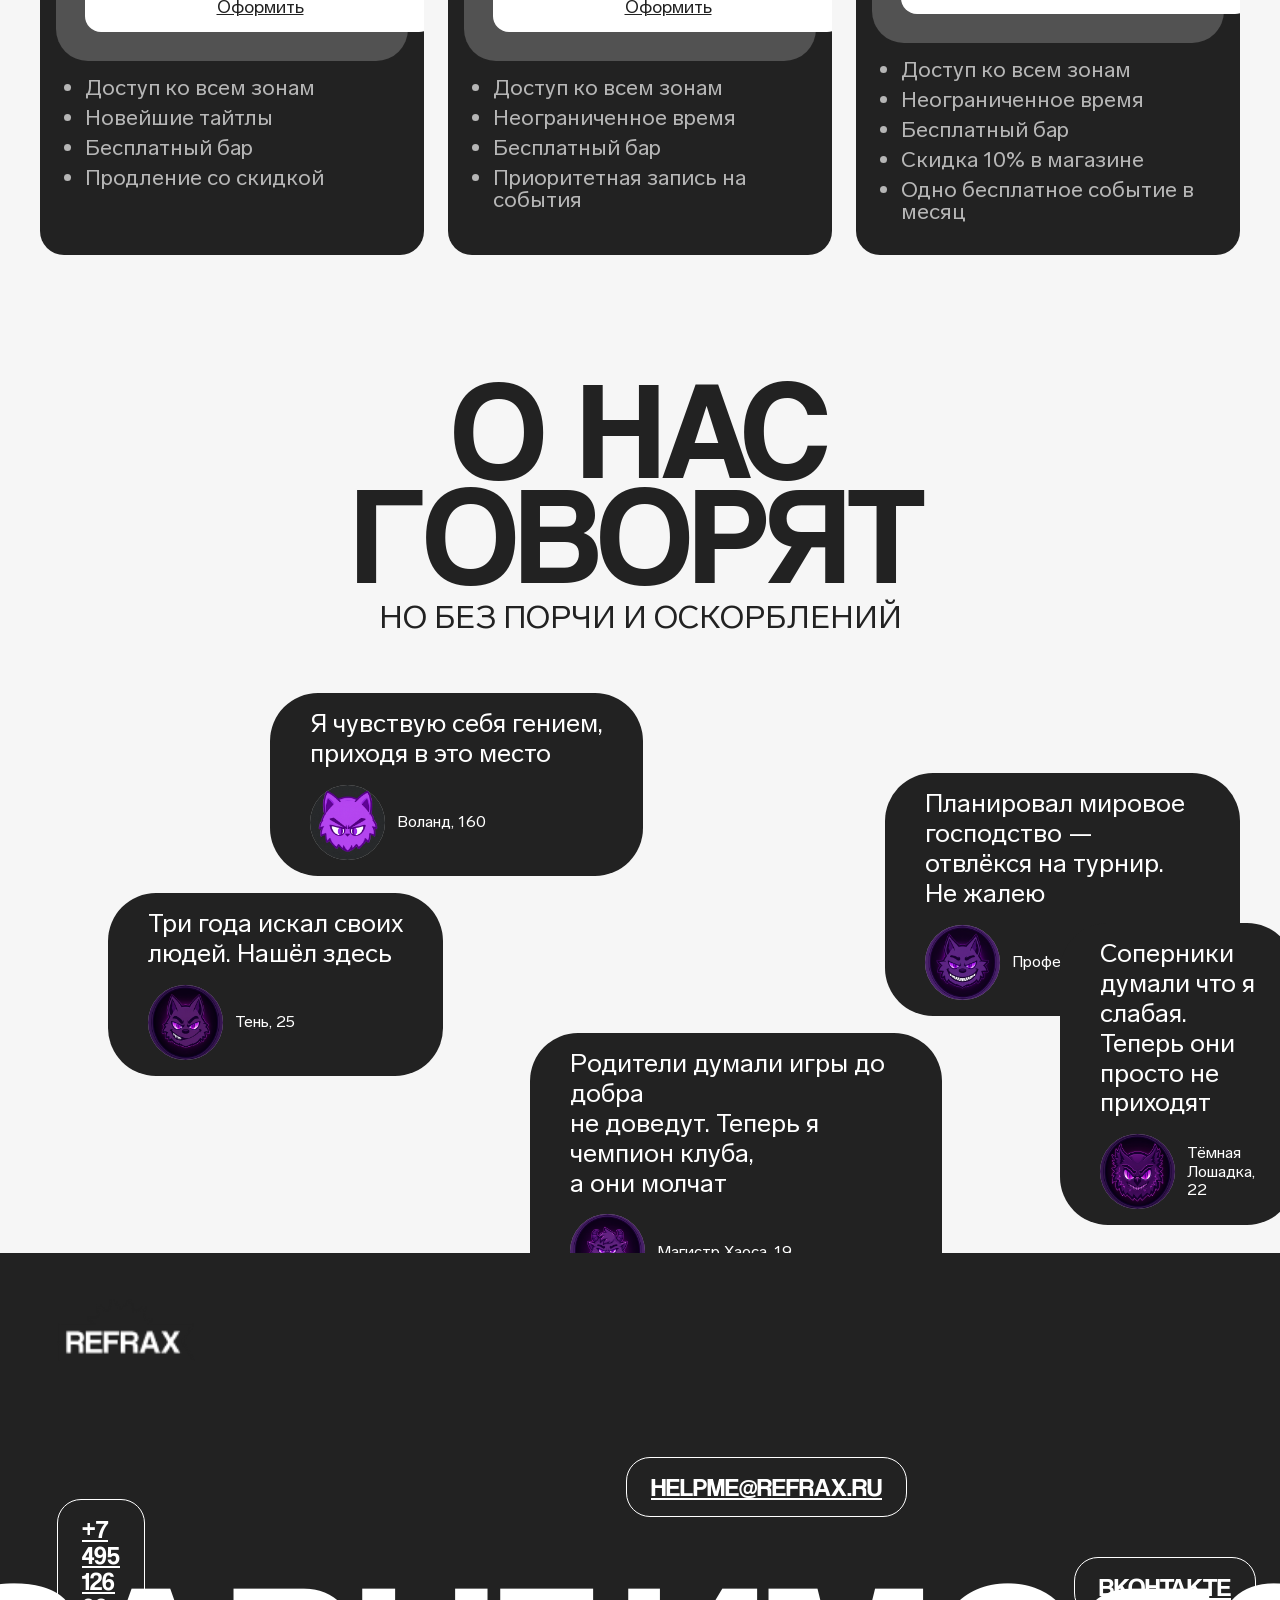
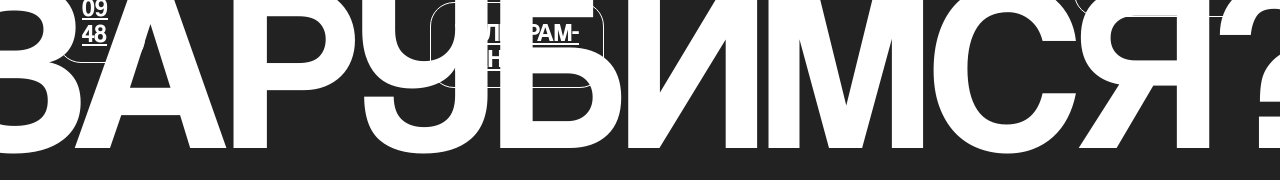
==== commit 5d0db458: "init" ====
--- a/index.html
+++ b/index.html
@@ -194,19 +194,19 @@
       <!-- карточки мероприятий (разброс) -->
       <div class="events-cards">
         <a href="pages/event-single.html" class="events-card events-card-one">
-          <p class="events-card-title">Мероприятие 1</p>
-        </a>
-        <a href="pages/event-single.html" class="events-card events-card-two">
-          <p class="events-card-title">Мероприятие 2</p>
-        </a>
-        <a href="pages/event-single.html" class="events-card events-card-three">
-          <p class="events-card-title">Мероприятие 3</p>
-        </a>
-        <a href="pages/event-single.html" class="events-card events-card-four">
-          <p class="events-card-title">Мероприятие 4</p>
-        </a>
-        <a href="pages/event-single.html" class="events-card events-card-five">
-          <p class="events-card-title">Мероприятие 5</p>
+          <img src="images/event-1.png" alt="" class="events-card-img" />
+        </a>
+        <a href="404.html" class="events-card events-card-two">
+          <img src="images/event-2.png" alt="" class="events-card-img" />
+        </a>
+        <a href="404.html" class="events-card events-card-three">
+          <img src="images/event-3.png" alt="" class="events-card-img" />
+        </a>
+        <a href="404.html" class="events-card events-card-four">
+          <img src="images/event-4.png" alt="" class="events-card-img" />
+        </a>
+        <a href="404.html" class="events-card events-card-five">
+          <img src="images/event-5.png" alt="" class="events-card-img" />
         </a>
       </div>
     </section>
@@ -219,18 +219,23 @@
       <!-- вертикальные карточки зон -->
       <div class="zones-cards">
         <a href="pages/zones.html" class="zones-card zones-card-one">
+          <img src="images/zone-pc.png" alt="" class="zones-card-img" />
           <span class="zones-card-label">Новые ПК</span>
         </a>
         <a href="pages/zones.html" class="zones-card zones-card-two">
+          <img src="images/zone-vr.png" alt="" class="zones-card-img" />
           <span class="zones-card-label">Лучшие VR</span>
         </a>
         <a href="pages/zones.html" class="zones-card zones-card-three">
+          <img src="images/zone-arcade.png" alt="" class="zones-card-img" />
           <span class="zones-card-label">Автоматы года</span>
         </a>
         <a href="pages/zones.html" class="zones-card zones-card-four">
+          <img src="images/zone-ar.png" alt="" class="zones-card-img" />
           <span class="zones-card-label">AR мечты</span>
         </a>
         <a href="pages/zones.html" class="zones-card zones-card-five">
+          <img src="images/zone-board.png" alt="" class="zones-card-img" />
           <span class="zones-card-label">Настолки</span>
         </a>
       </div>
@@ -306,59 +311,76 @@
 
     <!-- секция отзывов -->
     <section class="reviews">
-      <p class="reviews-title">О нас говорят</p>
+      <p class="reviews-title">
+        О нас <br />
+        говорят
+      </p>
       <p class="reviews-subtitle">Но без порчи и оскорблений</p>
 
       <!-- карточки отзывов -->
       <div class="reviews-cards">
         <div class="reviews-card reviews-card-one">
           <p class="reviews-card-text">
-            Чувствую себя гением каждый раз как захожу. Наконец-то место по
-            статусу
+            Я чувствую себя гением, <br />
+            приходя в это место
           </p>
           <div class="reviews-card-author">
-            <div class="reviews-card-avatar"></div>
+            <div class="reviews-card-avatar">
+              <img src="images/avatar-voland.png" alt="Воланд" />
+            </div>
             <p class="reviews-card-name">Воланд, 160</p>
           </div>
         </div>
 
         <div class="reviews-card reviews-card-two">
           <p class="reviews-card-text">
-            Планировал мировое господство — отвлёкся на турнир. Не жалею
+            Планировал мировое господство — <br />
+            отвлёкся на турнир. Не жалею
           </p>
           <div class="reviews-card-author">
-            <div class="reviews-card-avatar"></div>
+            <div class="reviews-card-avatar">
+              <img src="images/avatar-chaos.png" alt="Профессор Хаос" />
+            </div>
             <p class="reviews-card-name">Профессор Хаос, 34</p>
           </div>
         </div>
 
         <div class="reviews-card reviews-card-three">
           <p class="reviews-card-text">
-            Три года искал своих людей. Нашёл здесь
+            Три года искал своих <br />
+            людей. Нашёл здесь
           </p>
           <div class="reviews-card-author">
-            <div class="reviews-card-avatar"></div>
+            <div class="reviews-card-avatar">
+              <img src="images/avatar-shadow.png" alt="Тень" />
+            </div>
             <p class="reviews-card-name">Тень, 25</p>
           </div>
         </div>
 
         <div class="reviews-card reviews-card-four">
           <p class="reviews-card-text">
-            Родители думали игры до добра не доведут. Теперь я чемпион клуба, а
-            они молчат
+            Родители думали игры до добра <br />
+            не доведут. Теперь я чемпион клуба,<br />
+            а они молчат
           </p>
           <div class="reviews-card-author">
-            <div class="reviews-card-avatar"></div>
+            <div class="reviews-card-avatar">
+              <img src="images/avatar-magister.png" alt="Магистр Хаоса" />
+            </div>
             <p class="reviews-card-name">Магистр Хаоса, 19</p>
           </div>
         </div>
 
         <div class="reviews-card reviews-card-five">
           <p class="reviews-card-text">
-            Соперники думали что я слабая. Теперь они просто не приходят
+            Соперники думали что я слабая.<br />
+            Теперь они просто не приходят
           </p>
           <div class="reviews-card-author">
-            <div class="reviews-card-avatar"></div>
+            <div class="reviews-card-avatar">
+              <img src="images/avatar-horse.png" alt="Тёмная Лошадка" />
+            </div>
             <p class="reviews-card-name">Тёмная Лошадка, 22</p>
           </div>
         </div>
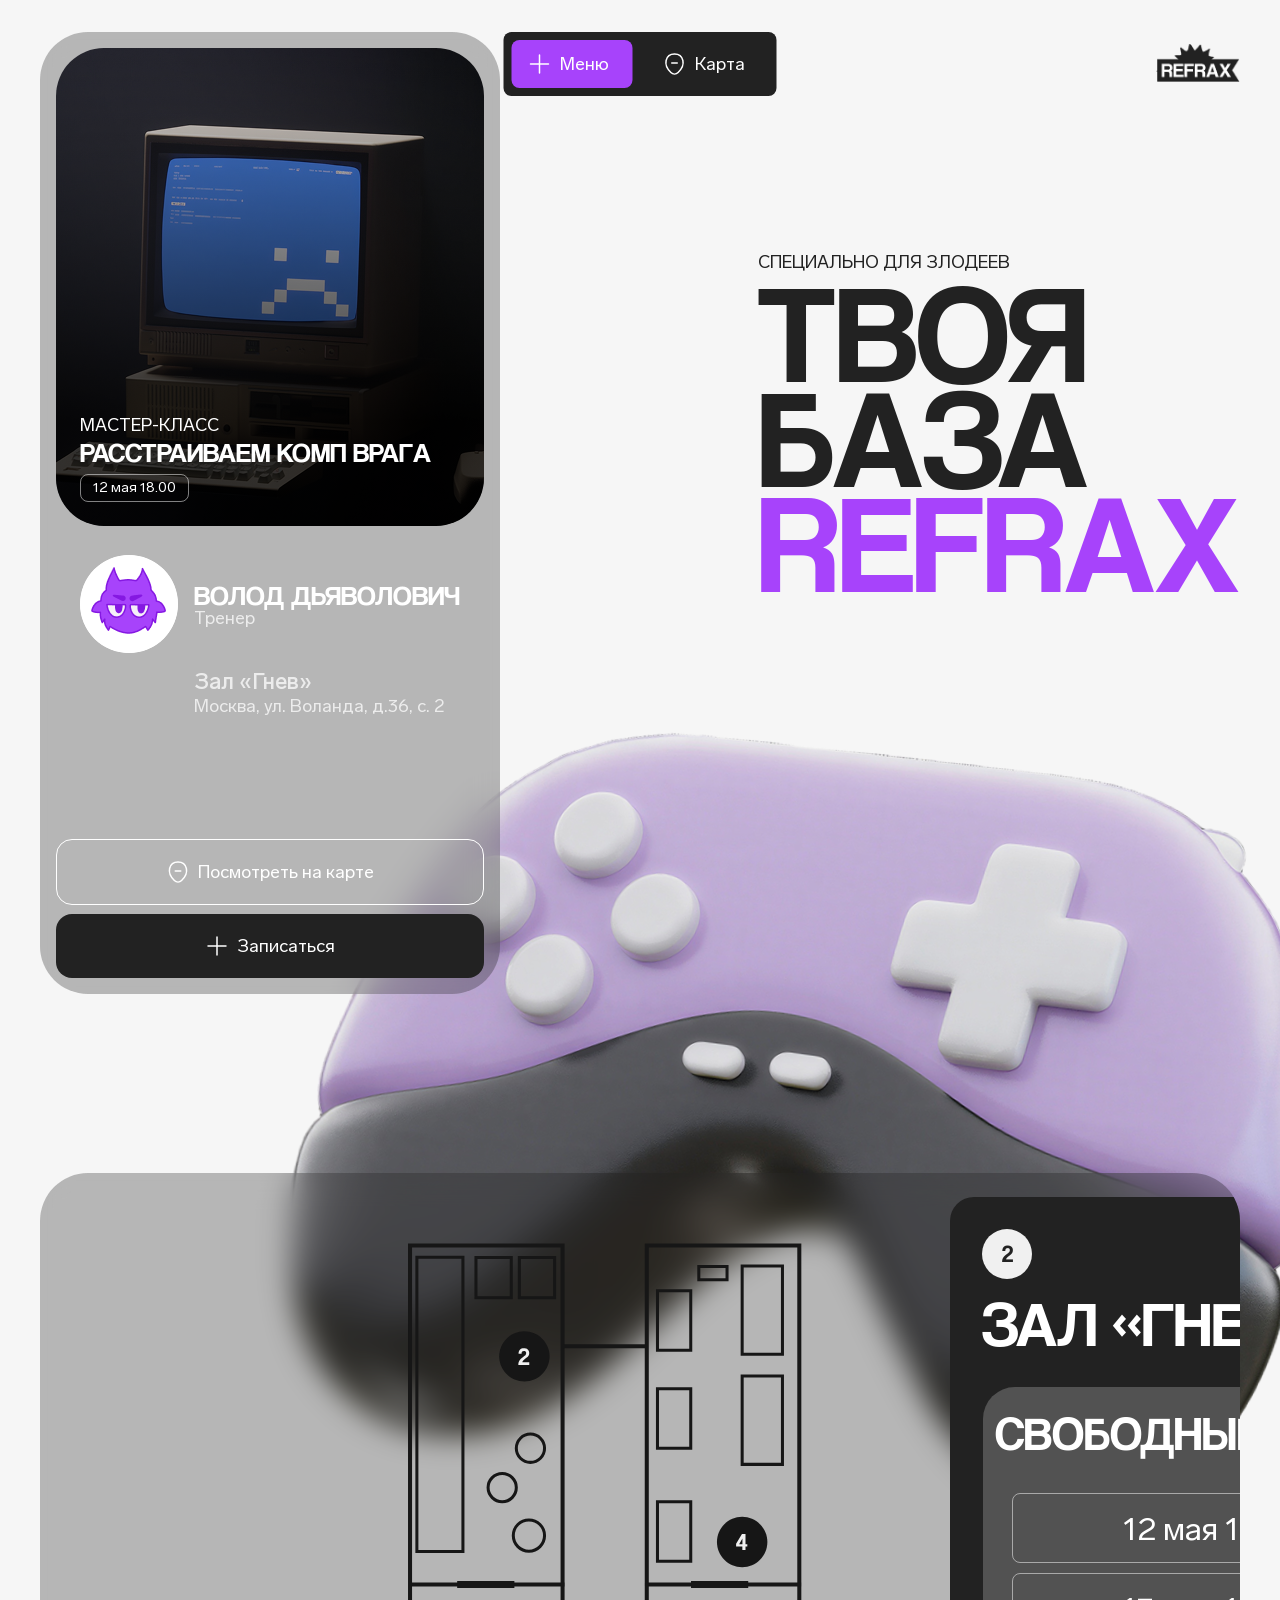
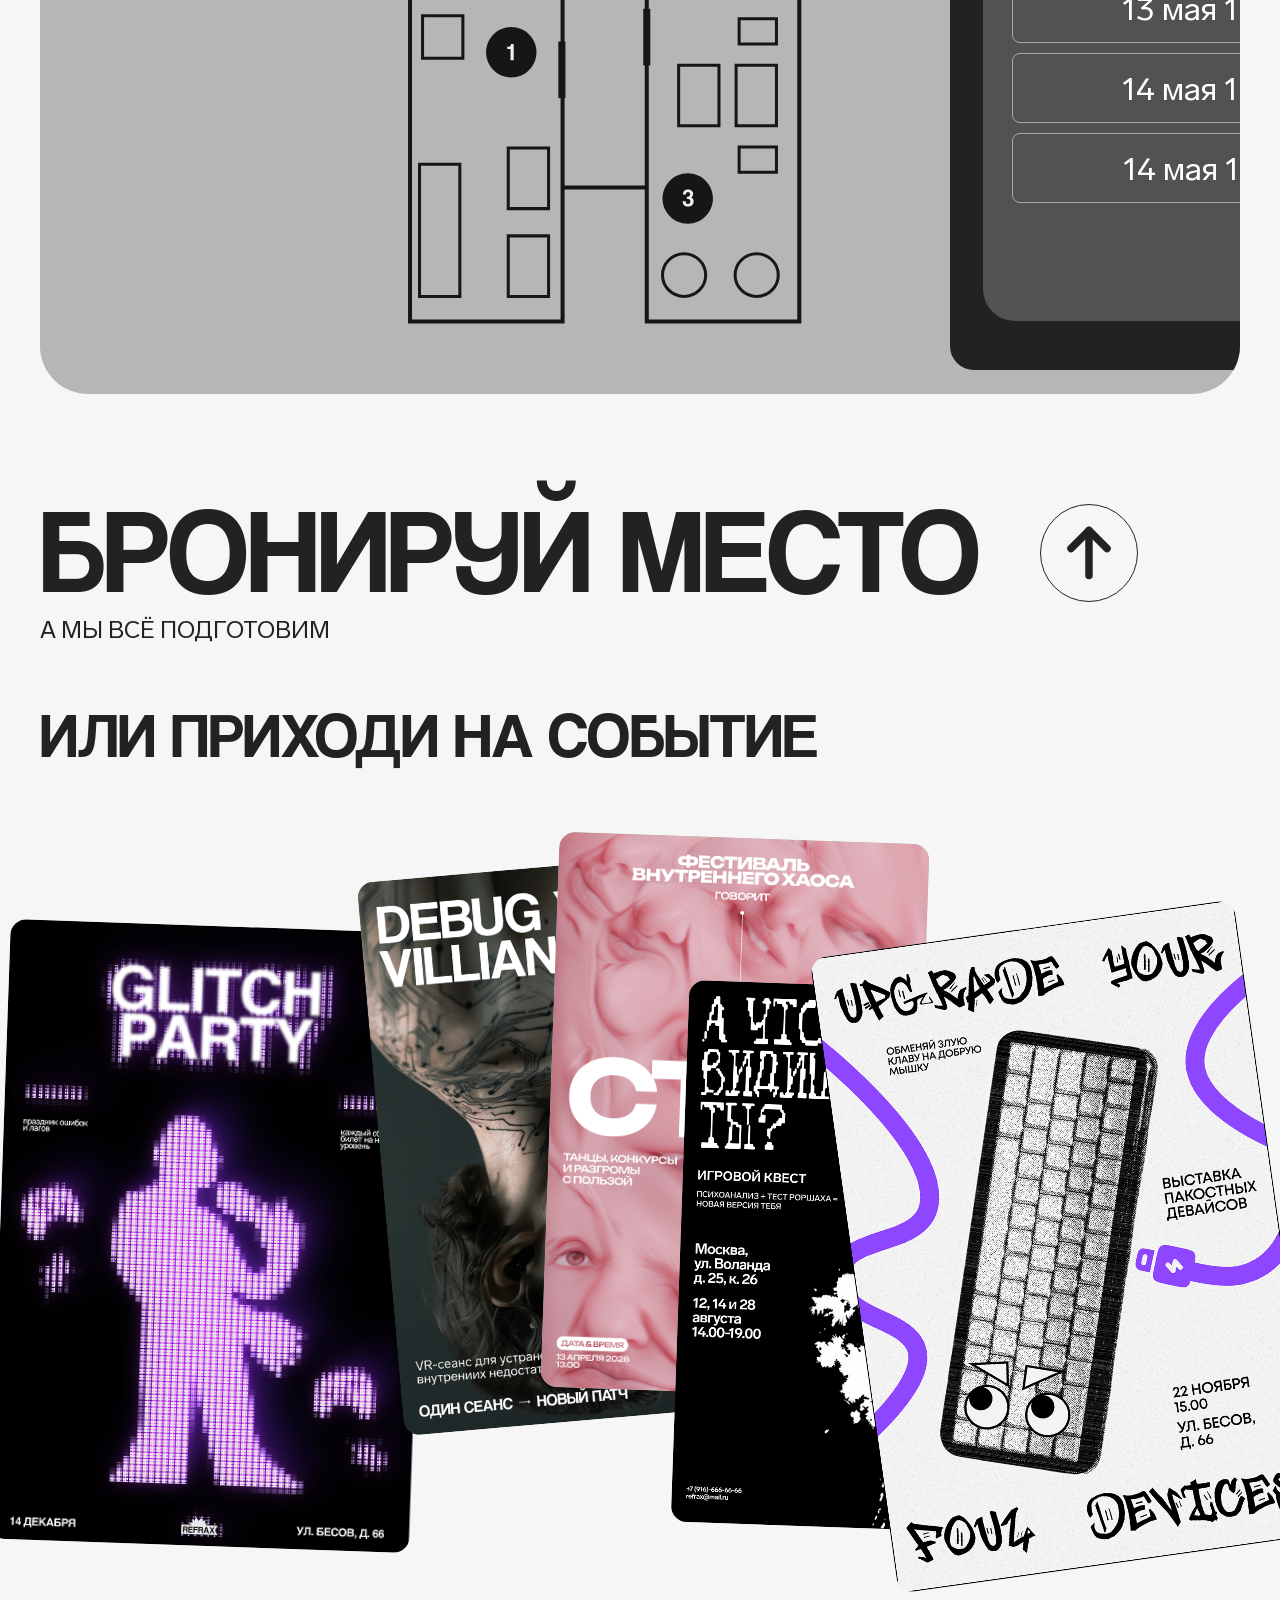
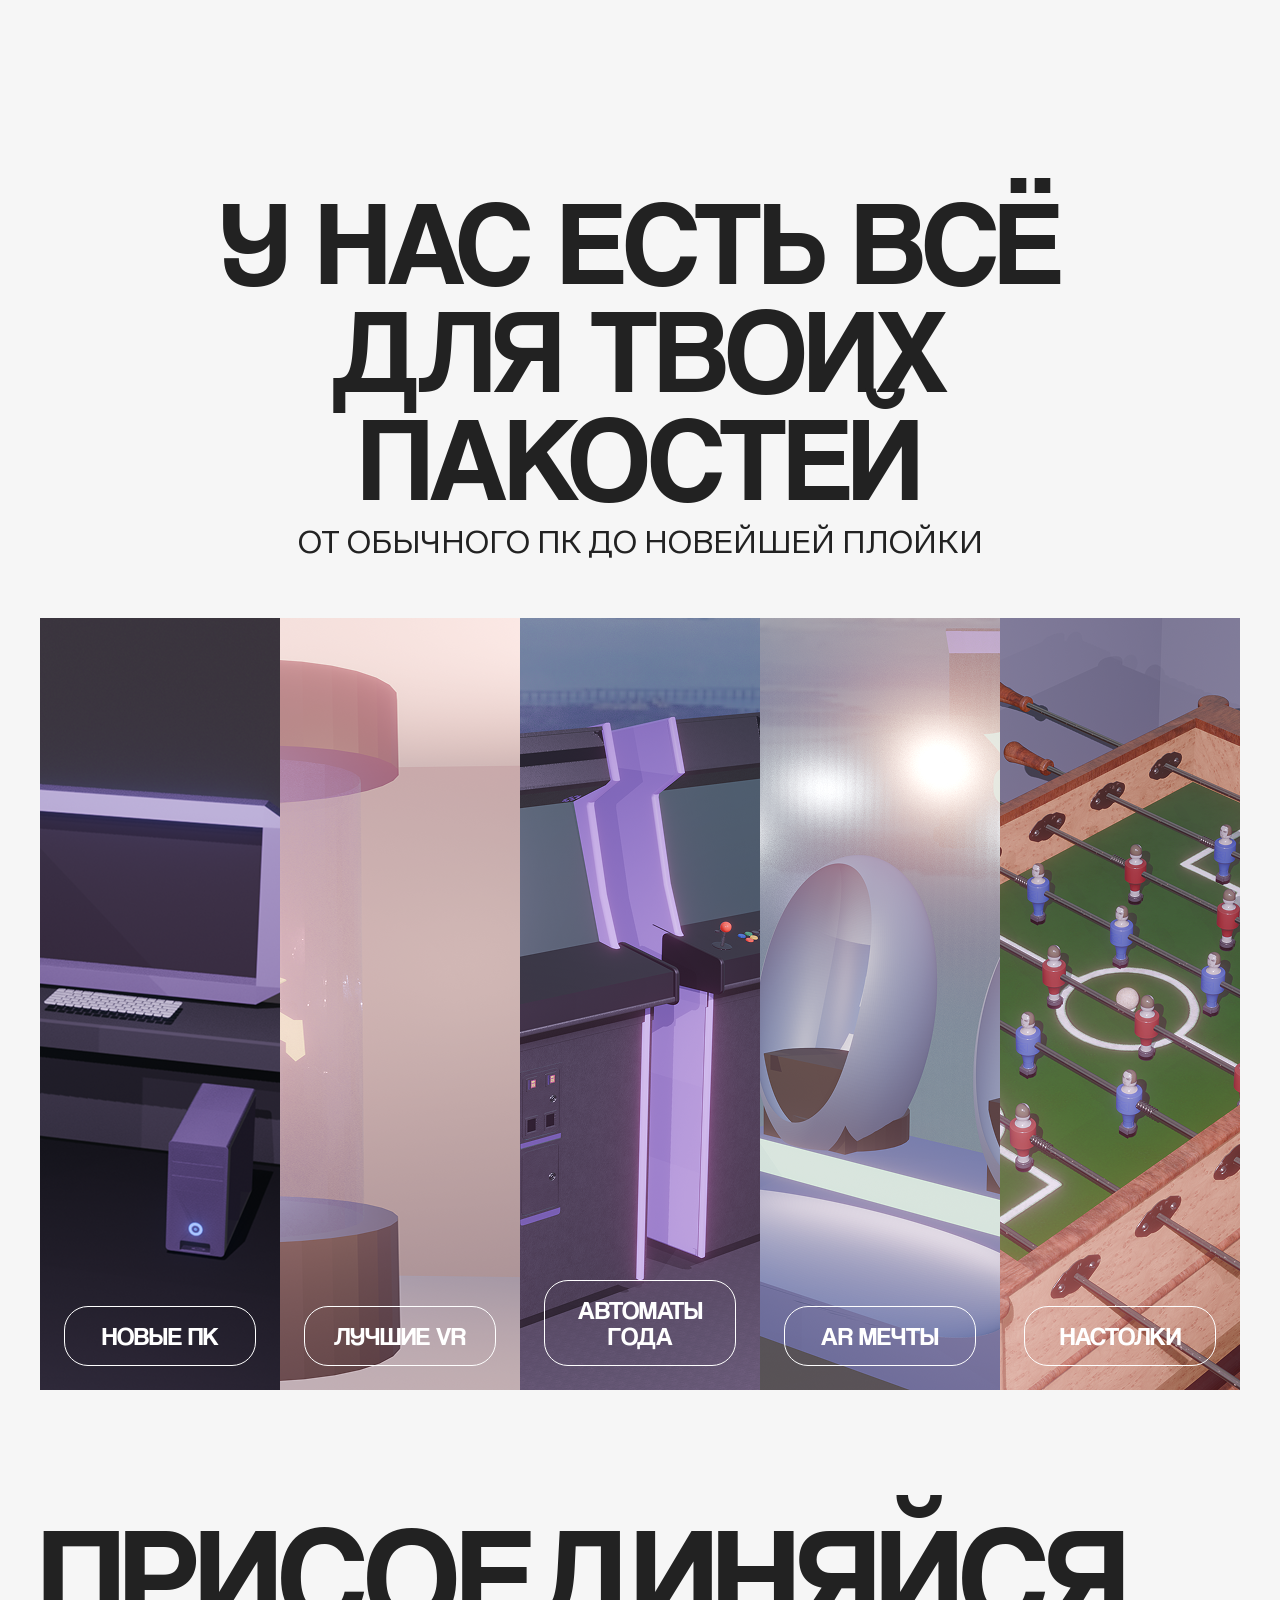
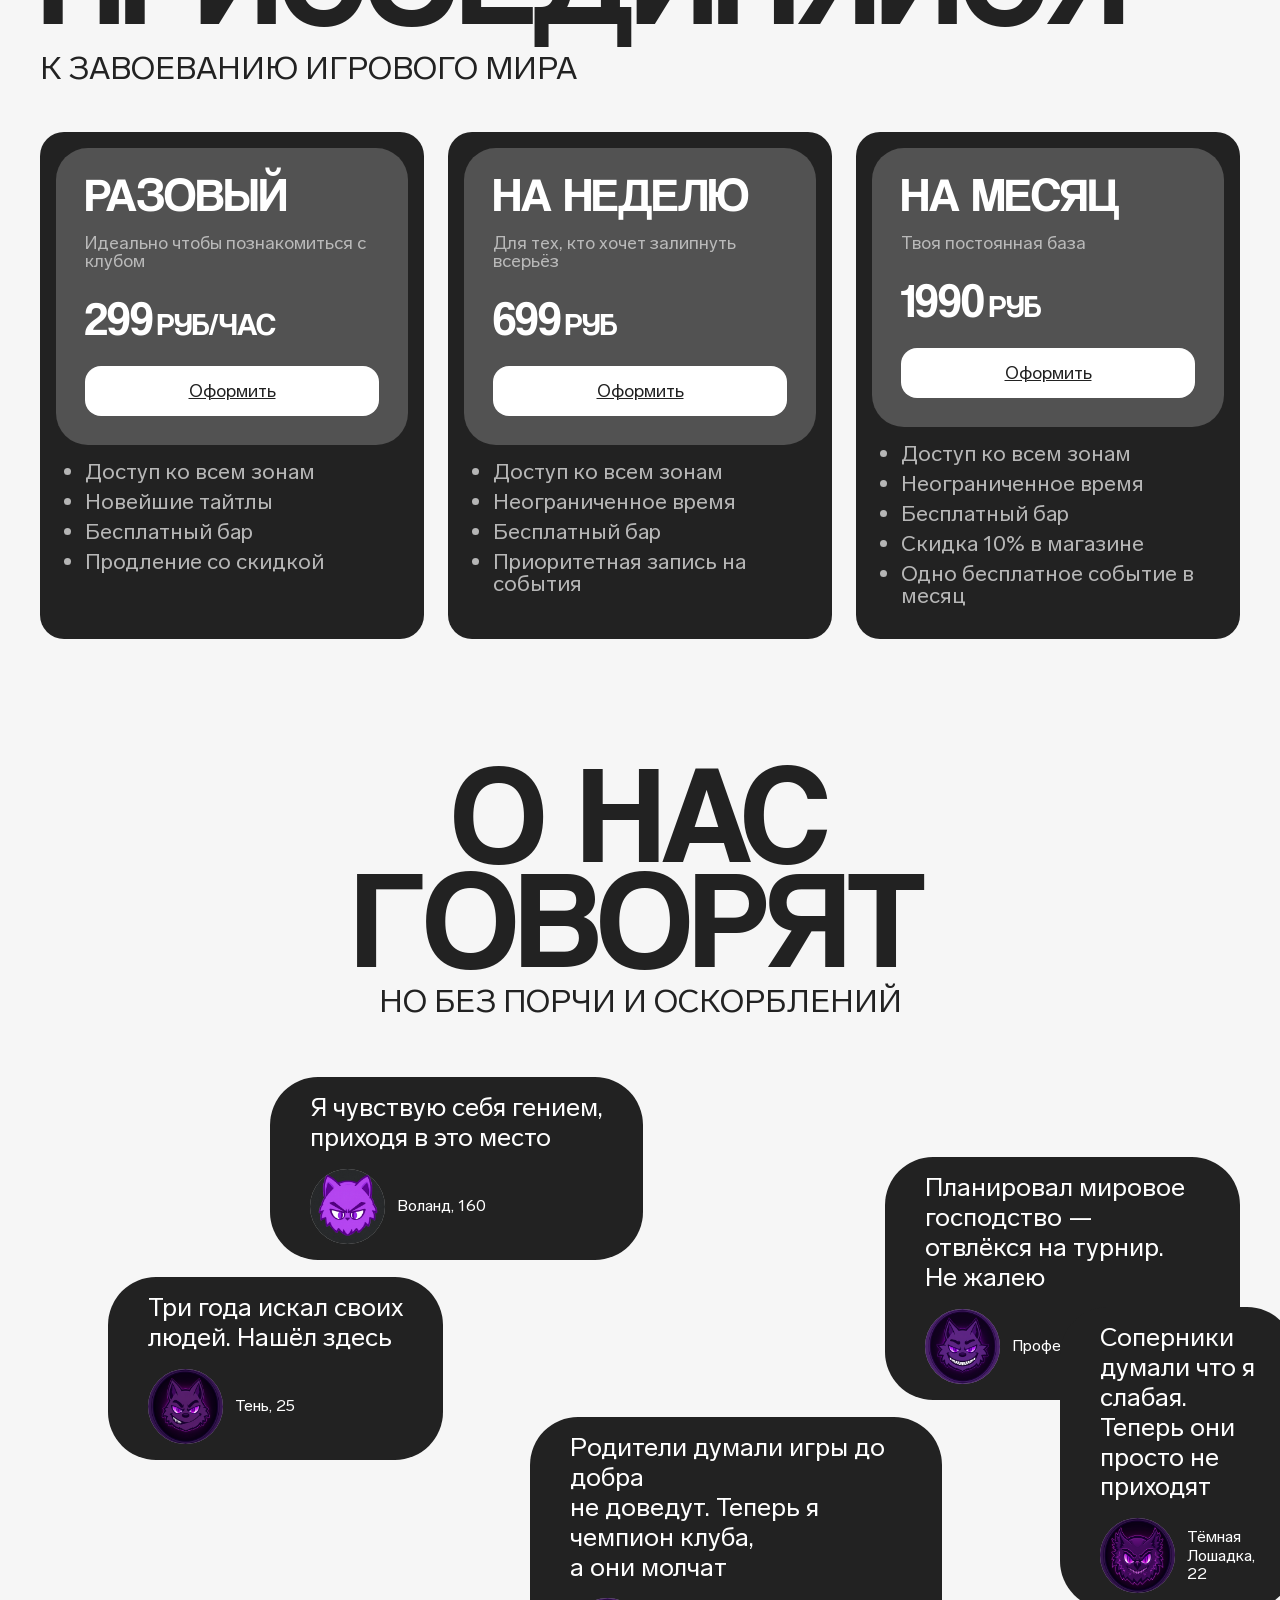
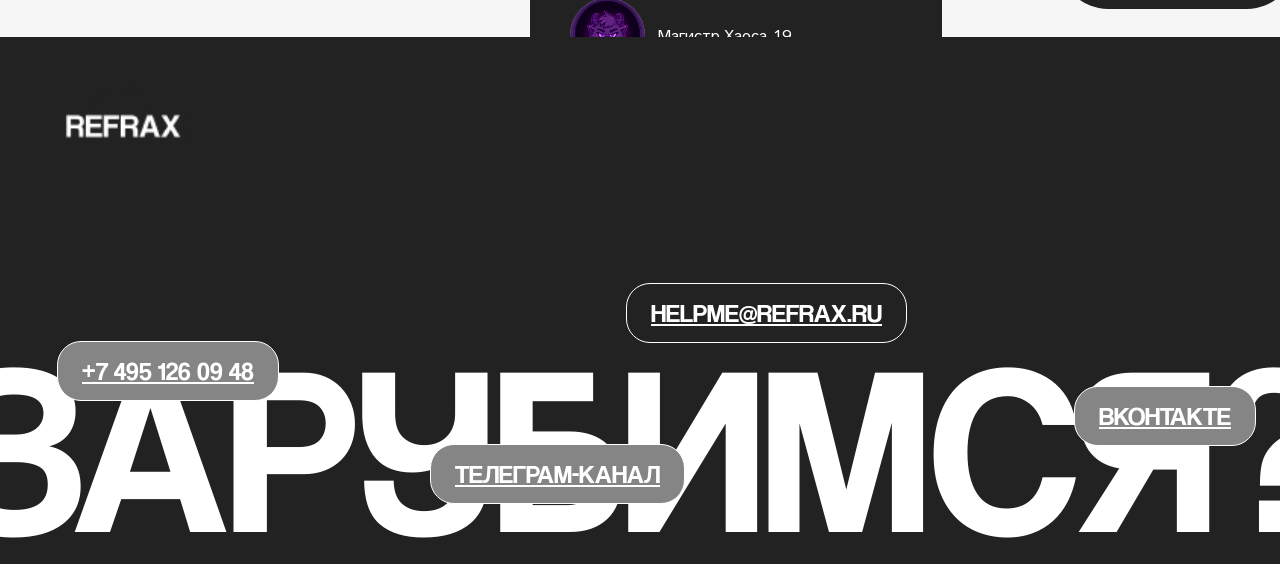
==== commit e10998fa: "init" ====
--- a/index.html
+++ b/index.html
@@ -142,13 +142,8 @@
     <!-- секция с картой и выбором слота-->
     <section class="map">
       <div class="map-inner">
-        <!-- схема этажа -->
-        <div class="map-floor-plan">
-          <img
-            class="map-floor-plan-img"
-            src="images/floor-plan.png"
-            alt="Схема зала"
-          />
+        <div class="map-floorplan">
+          <img src="images/floor-plan.svg" alt="Схема зала" />
         </div>
 
         <!-- панель бронирования -->
@@ -185,10 +180,29 @@
       <!-- заголовок секции -->
       <div class="events-header">
         <p class="events-title">Бронируй место</p>
-        <p class="events-subtitle">А мы всё подготовим</p>
-        <a href="pages/events.html" class="events-arrow">→</a>
-      </div>
-
+        <span class="events-arrow">
+          <svg width="60" height="60" viewBox="0 0 40 40" fill="none">
+            <line
+              x1="20"
+              y1="35"
+              x2="20"
+              y2="5"
+              stroke="#222"
+              stroke-width="5"
+              stroke-linecap="round"
+            />
+            <polyline
+              points="8,17 20,5 32,17"
+              stroke="#222"
+              stroke-width="5"
+              stroke-linecap="round"
+              stroke-linejoin="round"
+              fill="none"
+            />
+          </svg>
+        </span>
+      </div>
+      <p class="events-subtitle">А мы всё подготовим</p>
       <p class="events-heading">Или приходи на событие</p>
 
       <!-- карточки мероприятий (разброс) -->
@@ -213,7 +227,10 @@
 
     <!-- секция зон -->
     <section class="zones">
-      <p class="zones-title">У нас есть всё для твоих пакостей</p>
+      <p class="zones-title">
+        У нас есть всё <br />
+        для твоих пакостей
+      </p>
       <p class="zones-subtitle">От обычного пк до новейшей плойки</p>
 
       <!-- вертикальные карточки зон -->
@@ -258,7 +275,7 @@
               <span class="plans-card-price-value">299</span>
               <span class="plans-card-price-unit">руб/час</span>
             </p>
-            <a href="#" class="plans-card-btn">Оформить</a>
+            <a href="404.html" class="plans-card-btn">Оформить</a>
           </div>
           <ul class="plans-card-features">
             <li>Доступ ко всем зонам</li>
@@ -278,7 +295,7 @@
               <span class="plans-card-price-value">699</span>
               <span class="plans-card-price-unit">руб</span>
             </p>
-            <a href="#" class="plans-card-btn">Оформить</a>
+            <a href="404.html" class="plans-card-btn">Оформить</a>
           </div>
           <ul class="plans-card-features">
             <li>Доступ ко всем зонам</li>
@@ -296,7 +313,7 @@
               <span class="plans-card-price-value">1990</span>
               <span class="plans-card-price-unit">руб</span>
             </p>
-            <a href="#" class="plans-card-btn">Оформить</a>
+            <a href="404.html" class="plans-card-btn">Оформить</a>
           </div>
           <ul class="plans-card-features">
             <li>Доступ ко всем зонам</li>
@@ -395,14 +412,17 @@
 
       <p class="footer-title">Зарубимся?</p>
 
-      <!-- контакты -->
       <div class="footer-contacts">
-        <a href="tel:+74951260948" class="footer-contact">+7 495 126 09 48</a>
-        <a href="mailto:helpme@refrax.ru" class="footer-contact"
+        <a
+          href="mailto:helpme@refrax.ru"
+          class="footer-contact footer-contact-email"
           >helpme@refrax.ru</a
         >
-        <a href="#" class="footer-contact">Телеграм-канал</a>
-        <a href="#" class="footer-contact">Вконтакте</a>
+        <a href="tel:+74951260948" class="footer-contact footer-contact-phone"
+          >+7 495 126 09 48</a
+        >
+        <a href="#" class="footer-contact footer-contact-tg">Телеграм-канал</a>
+        <a href="#" class="footer-contact footer-contact-vk">Вконтакте</a>
       </div>
     </footer>
   </body>
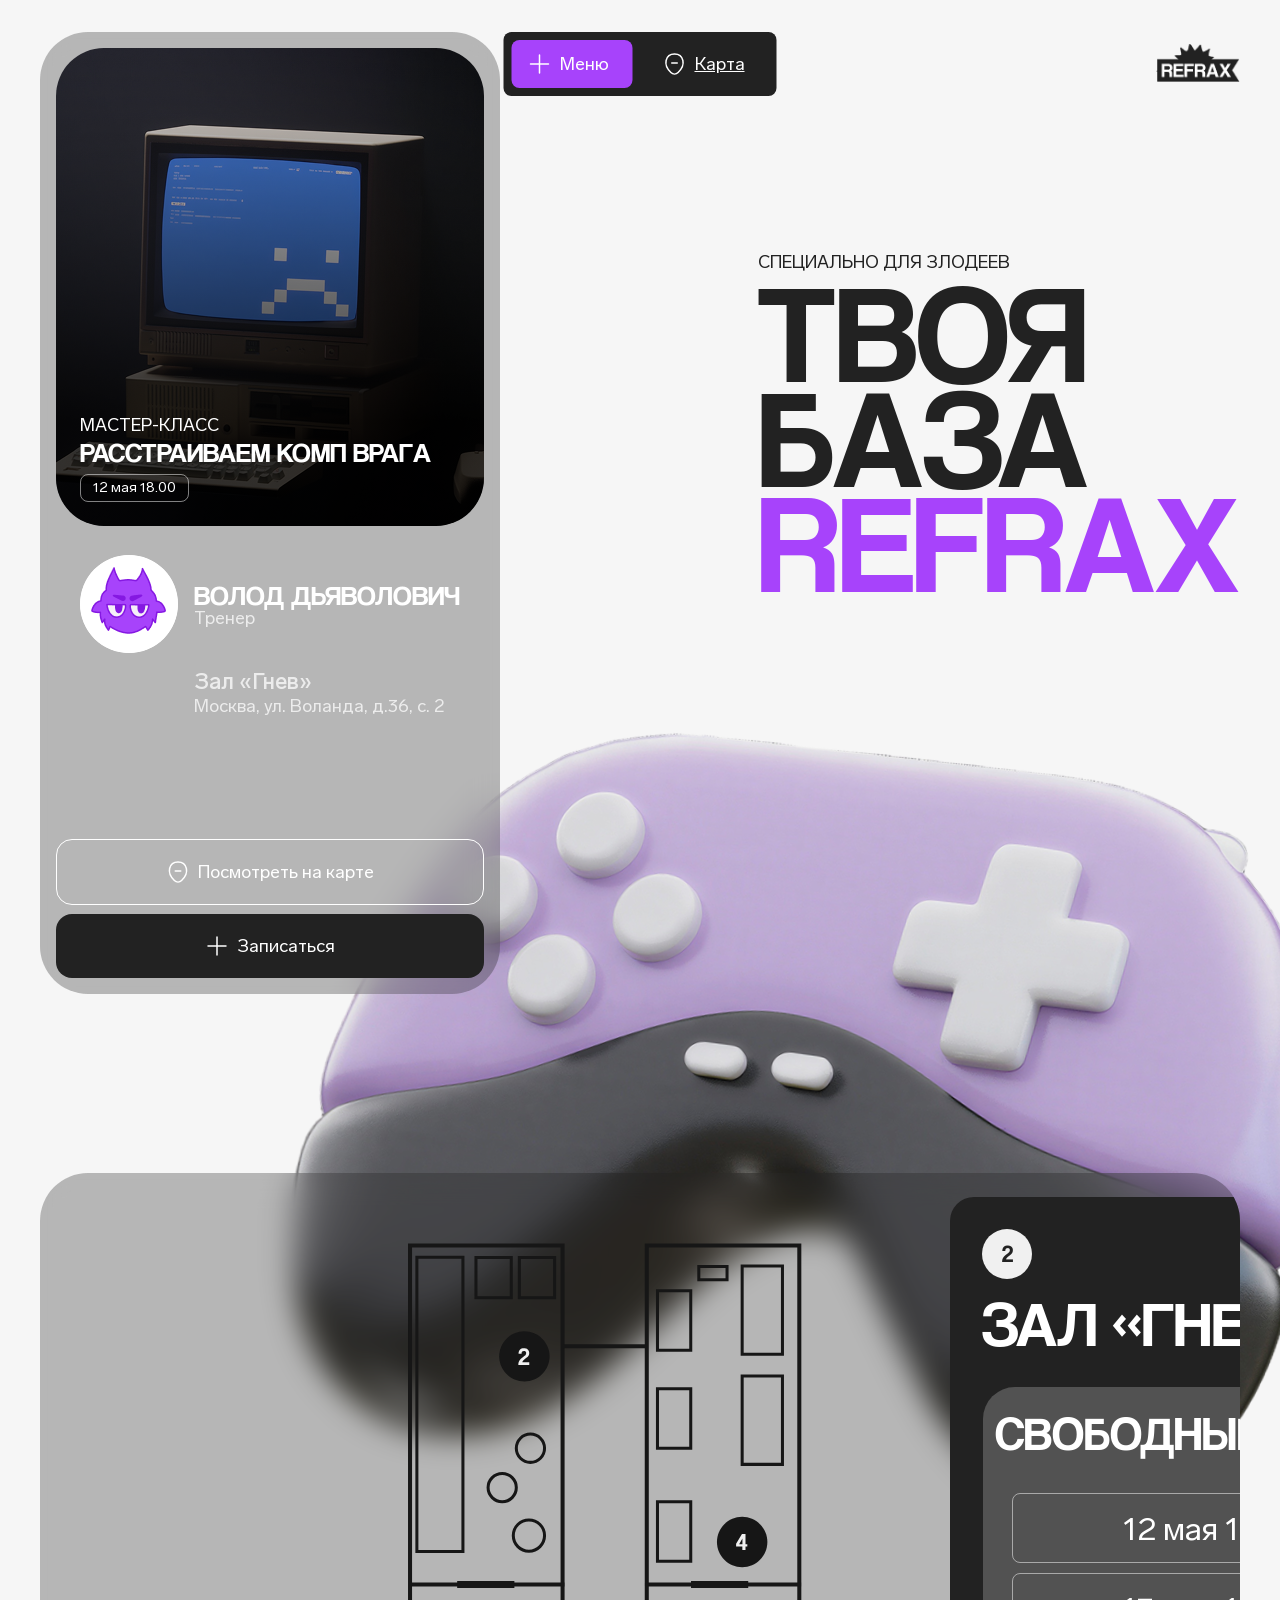
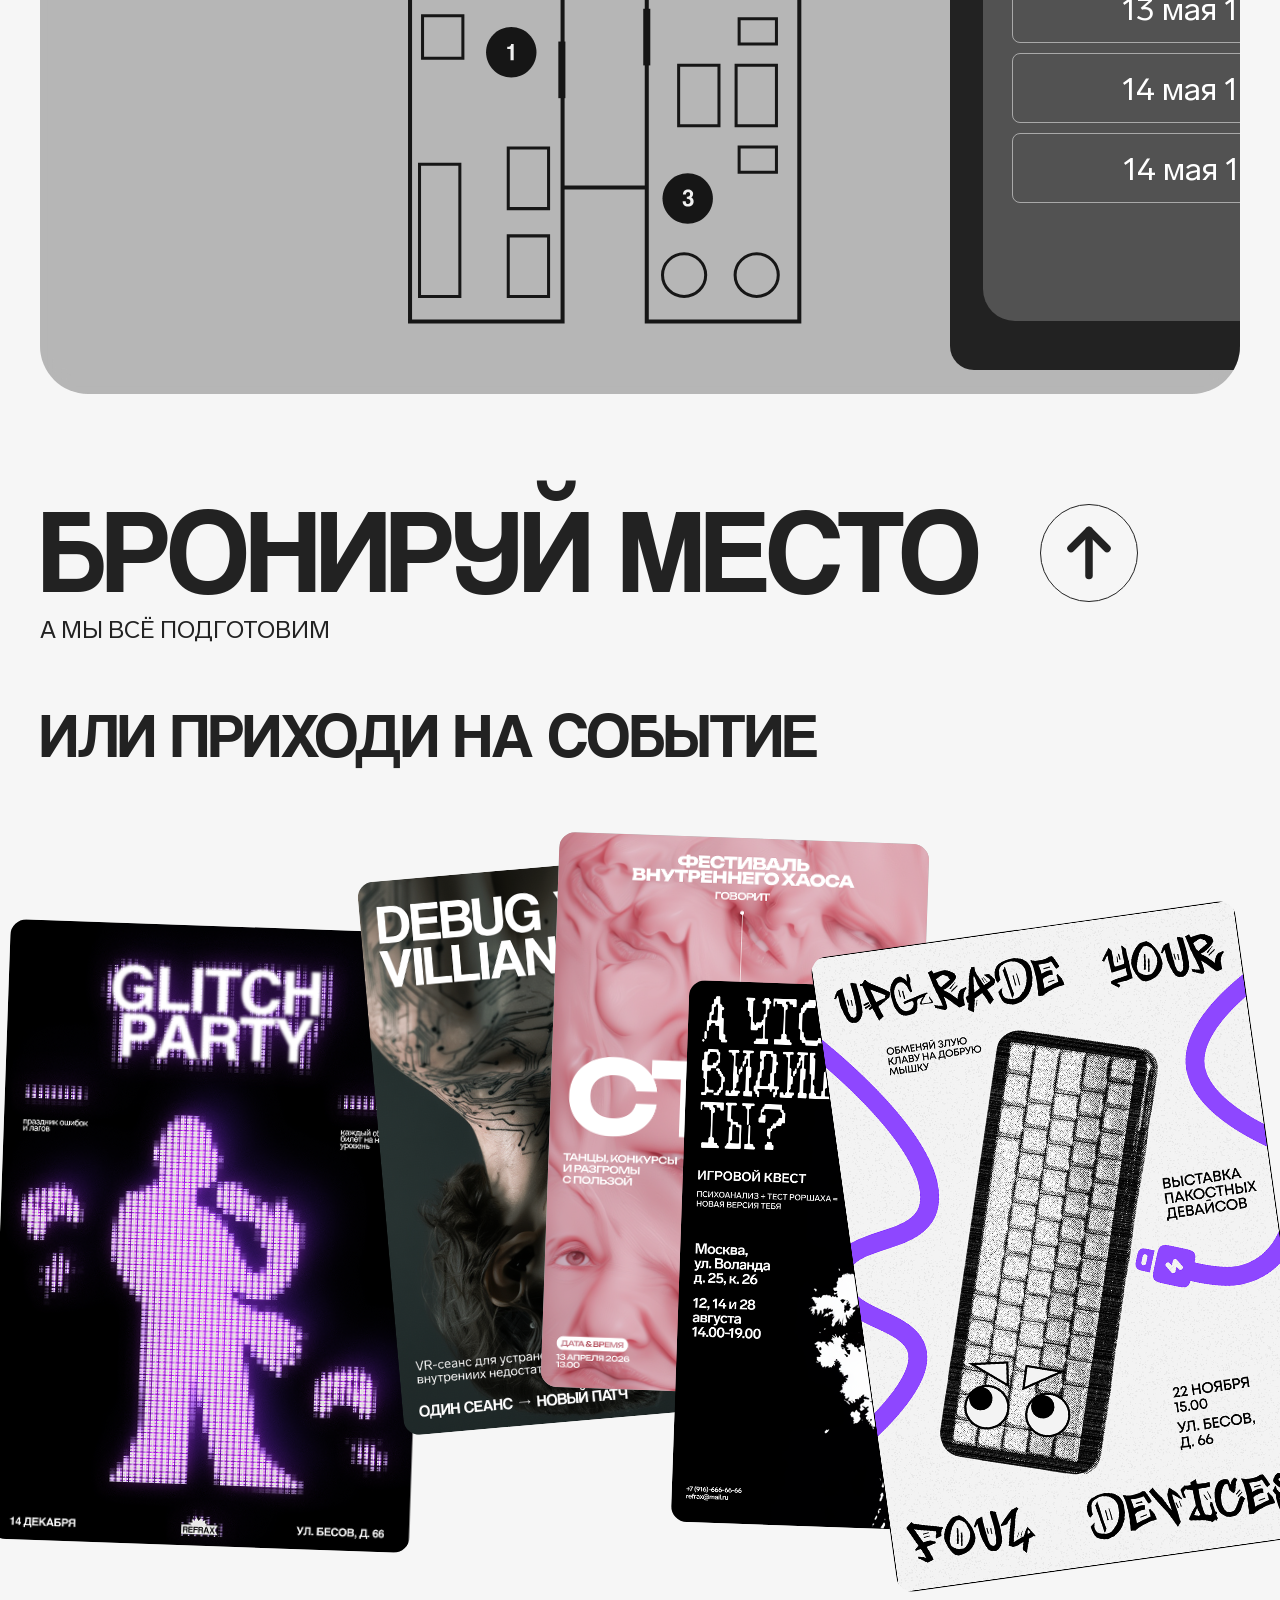
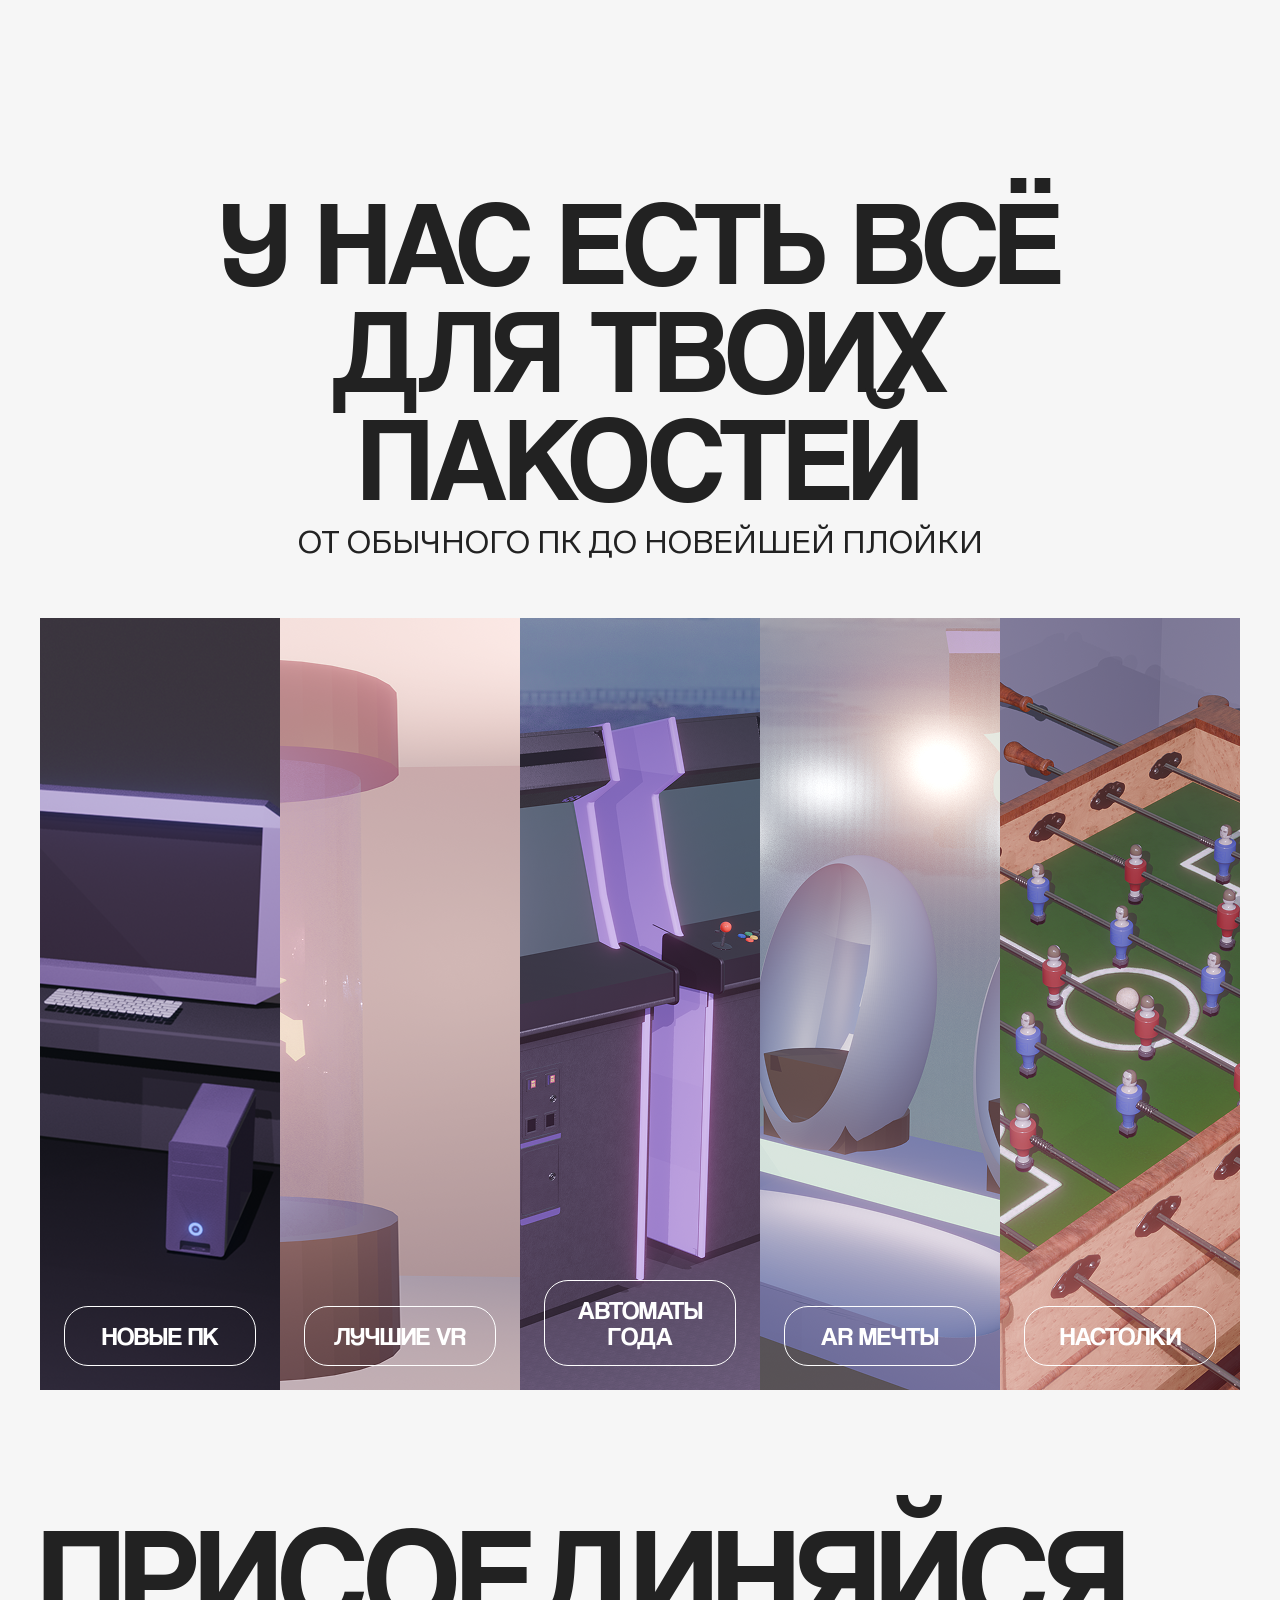
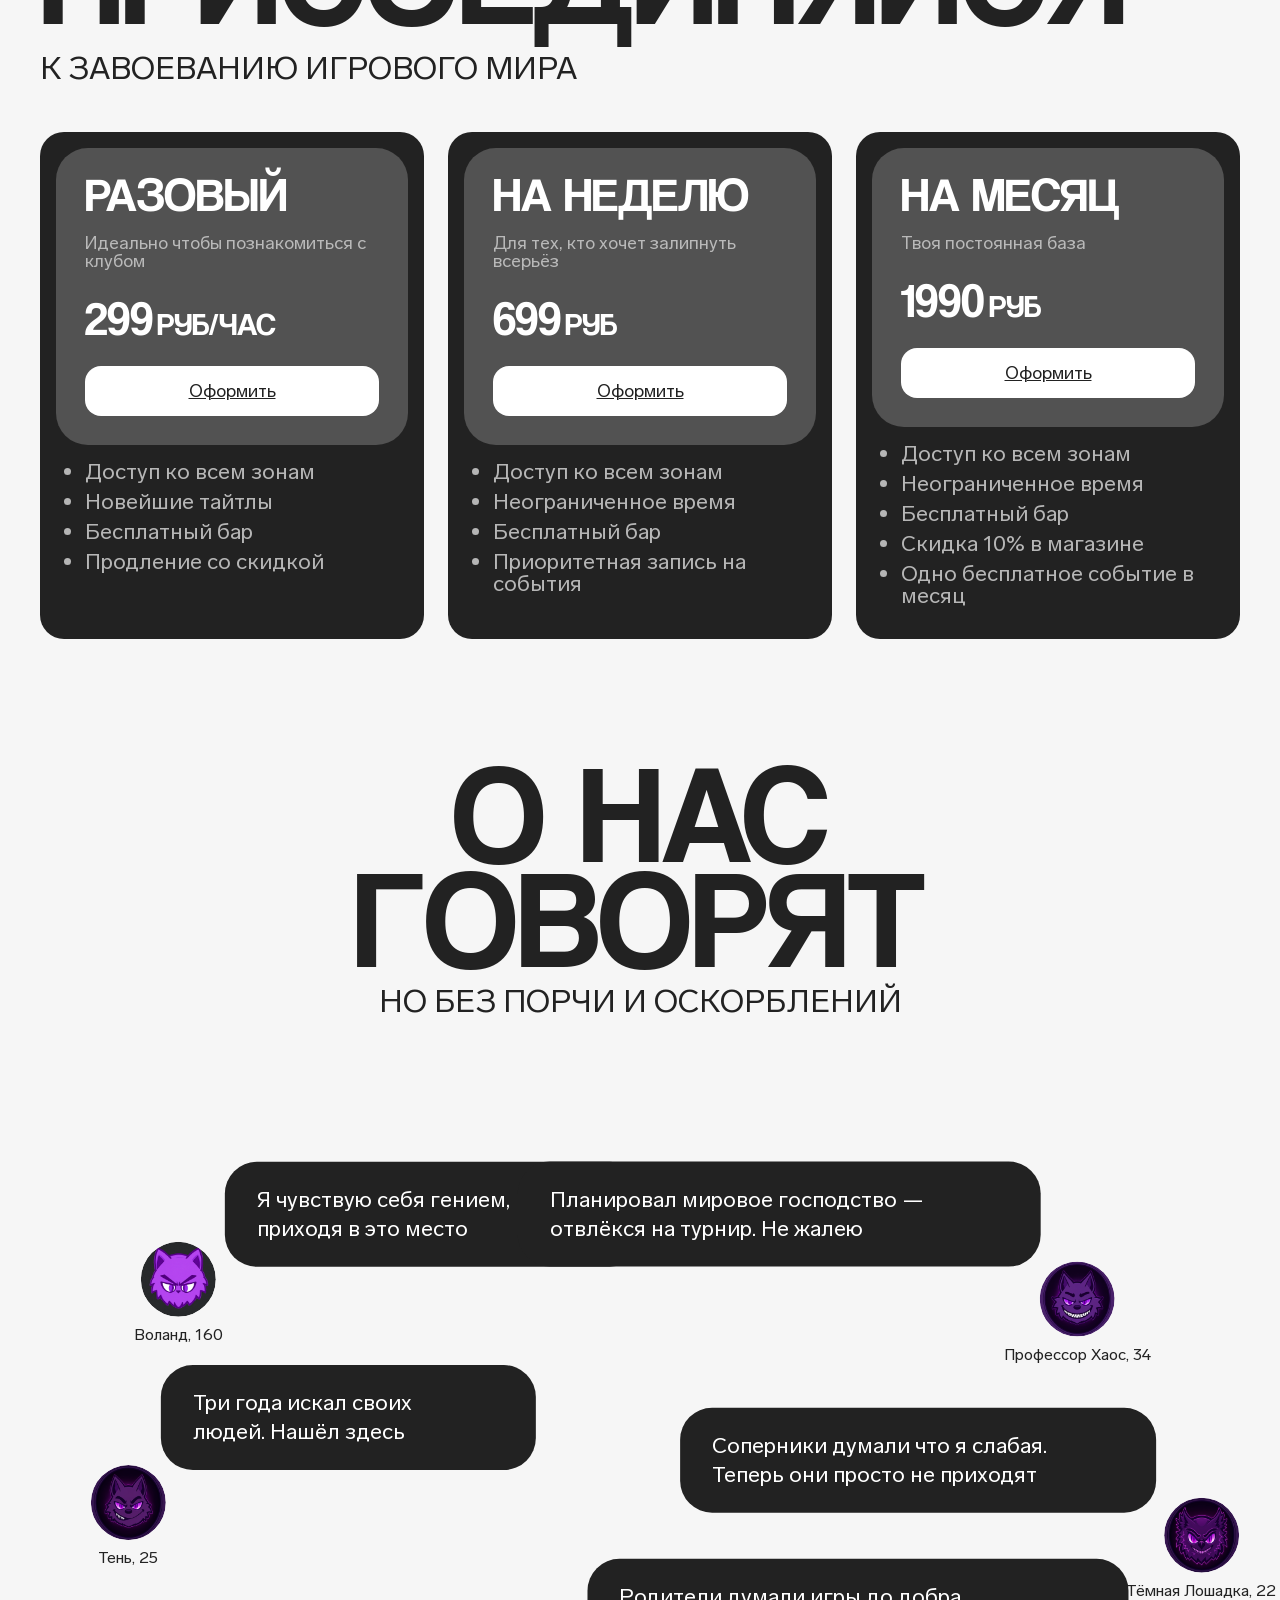
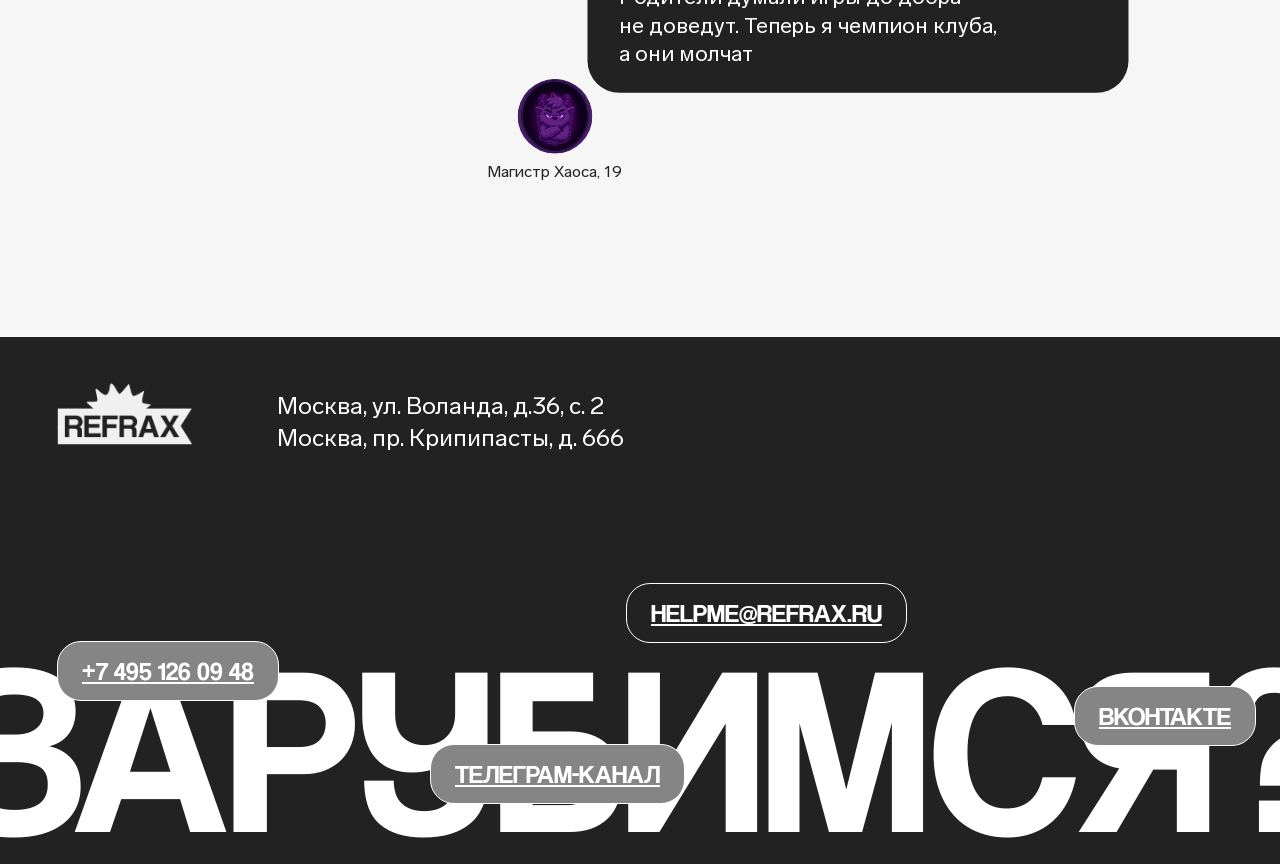
==== commit aabddc01: "ээээ init?" ====
--- a/index.html
+++ b/index.html
@@ -112,10 +112,10 @@
           <img src="images/icon-plus.svg" alt="" />
           Меню
         </button>
-        <button class="hero-controls-btn hero-controls-btn-map" type="button">
+        <a href="404.html" class="hero-controls-btn hero-controls-btn-map">
           <img src="images/icon-location.svg" alt="" />
           Карта
-        </button>
+        </a>
       </div>
 
       <!-- 3д джойстик, контейнер с параллаксом  -->
@@ -407,8 +407,13 @@
     <!-- футер -->
     <footer class="footer">
       <a href="index.html" class="footer-logo">
-        <img src="images/logo-refrax.png" alt="REFRAX" />
+        <img src="images/logo-refrax-white.png" alt="REFRAX" />
       </a>
+
+      <div class="footer-address">
+        <p class="footer-address-text">Москва, ул. Воланда, д.36, с. 2</p>
+        <p class="footer-address-text">Москва, пр. Крипипасты, д. 666</p>
+      </div>
 
       <p class="footer-title">Зарубимся?</p>
 
--- a/stylesheet/style.css
+++ b/stylesheet/style.css
@@ -3,12 +3,12 @@
 @import "layout.css";
 @import "nav.css";
 @import "hero.css";
+@import "about.css";
 @import "zones.css";
 @import "events.css";
 @import "event-single.css";
 @import "projects.css";
 @import "shop.css";
 @import "reviews.css";
-@import "footer.css";
 @import "adaptive.css";
 @import "404.css";
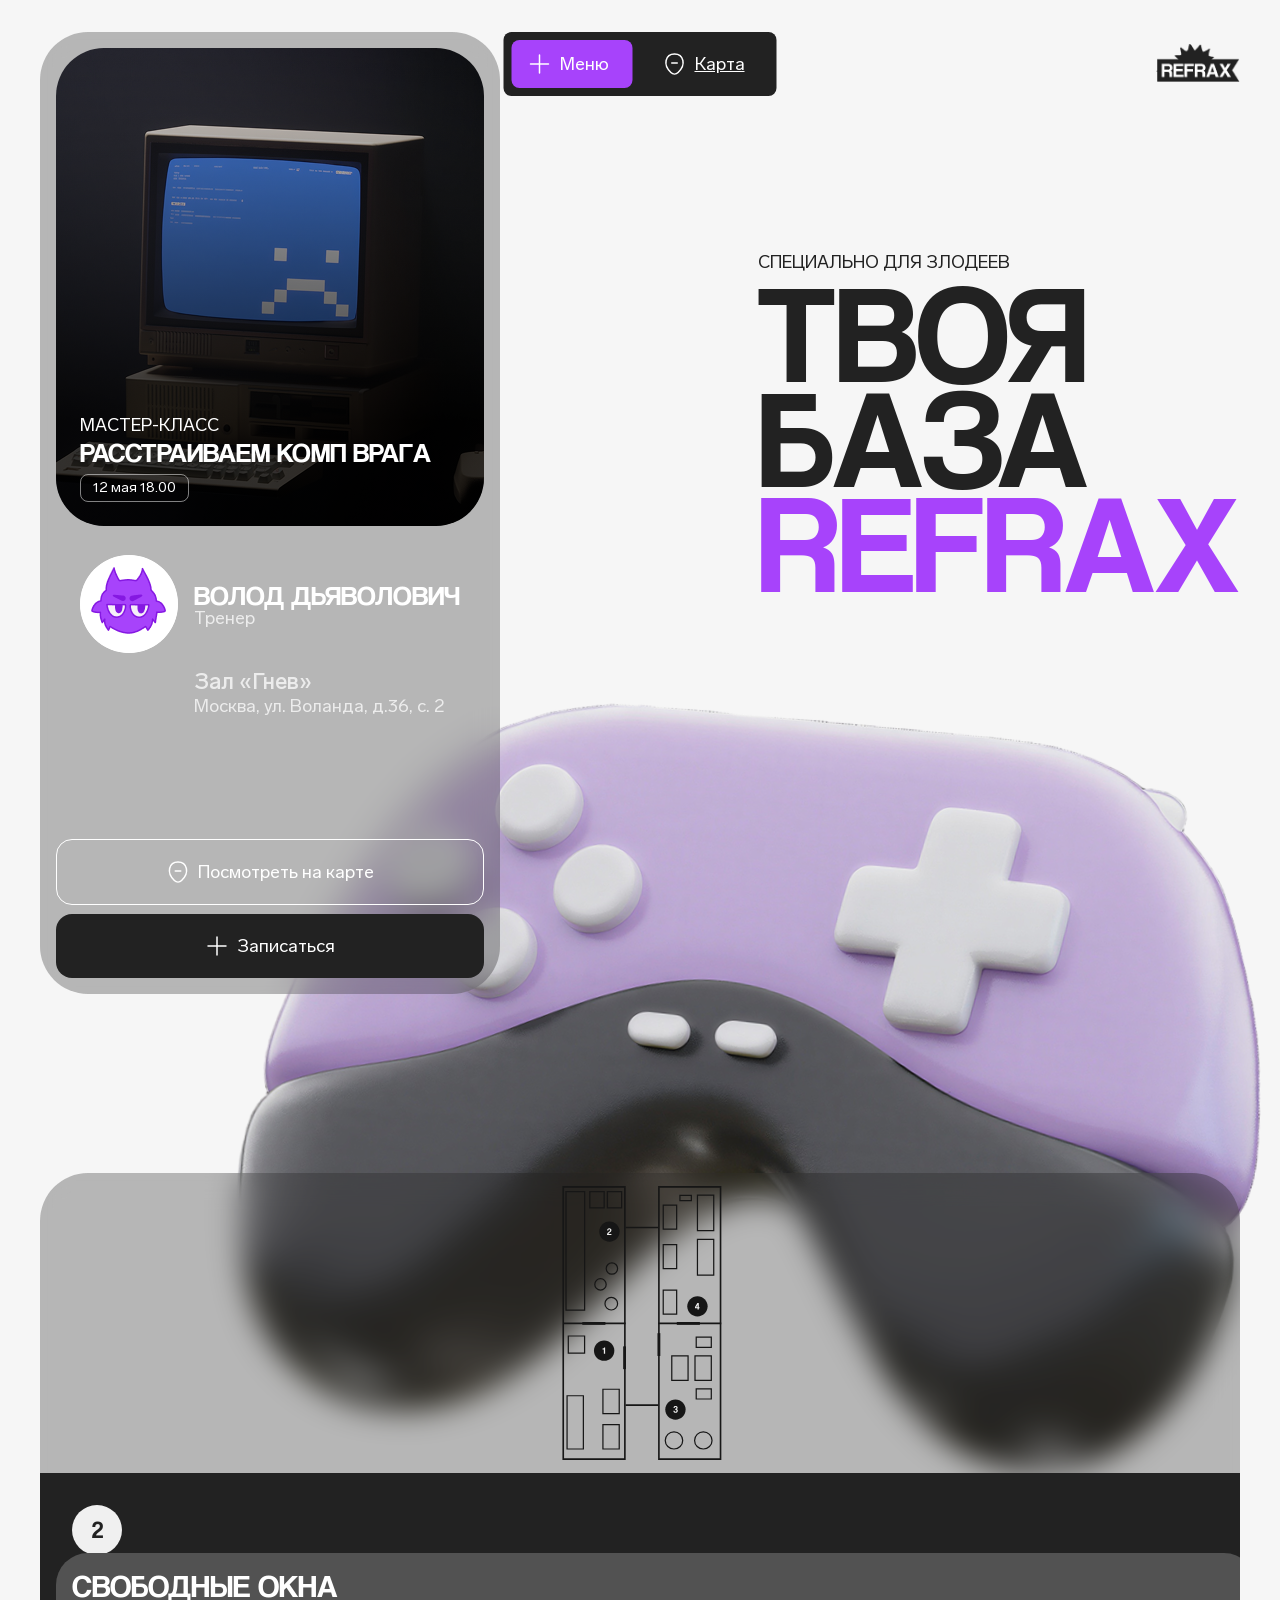
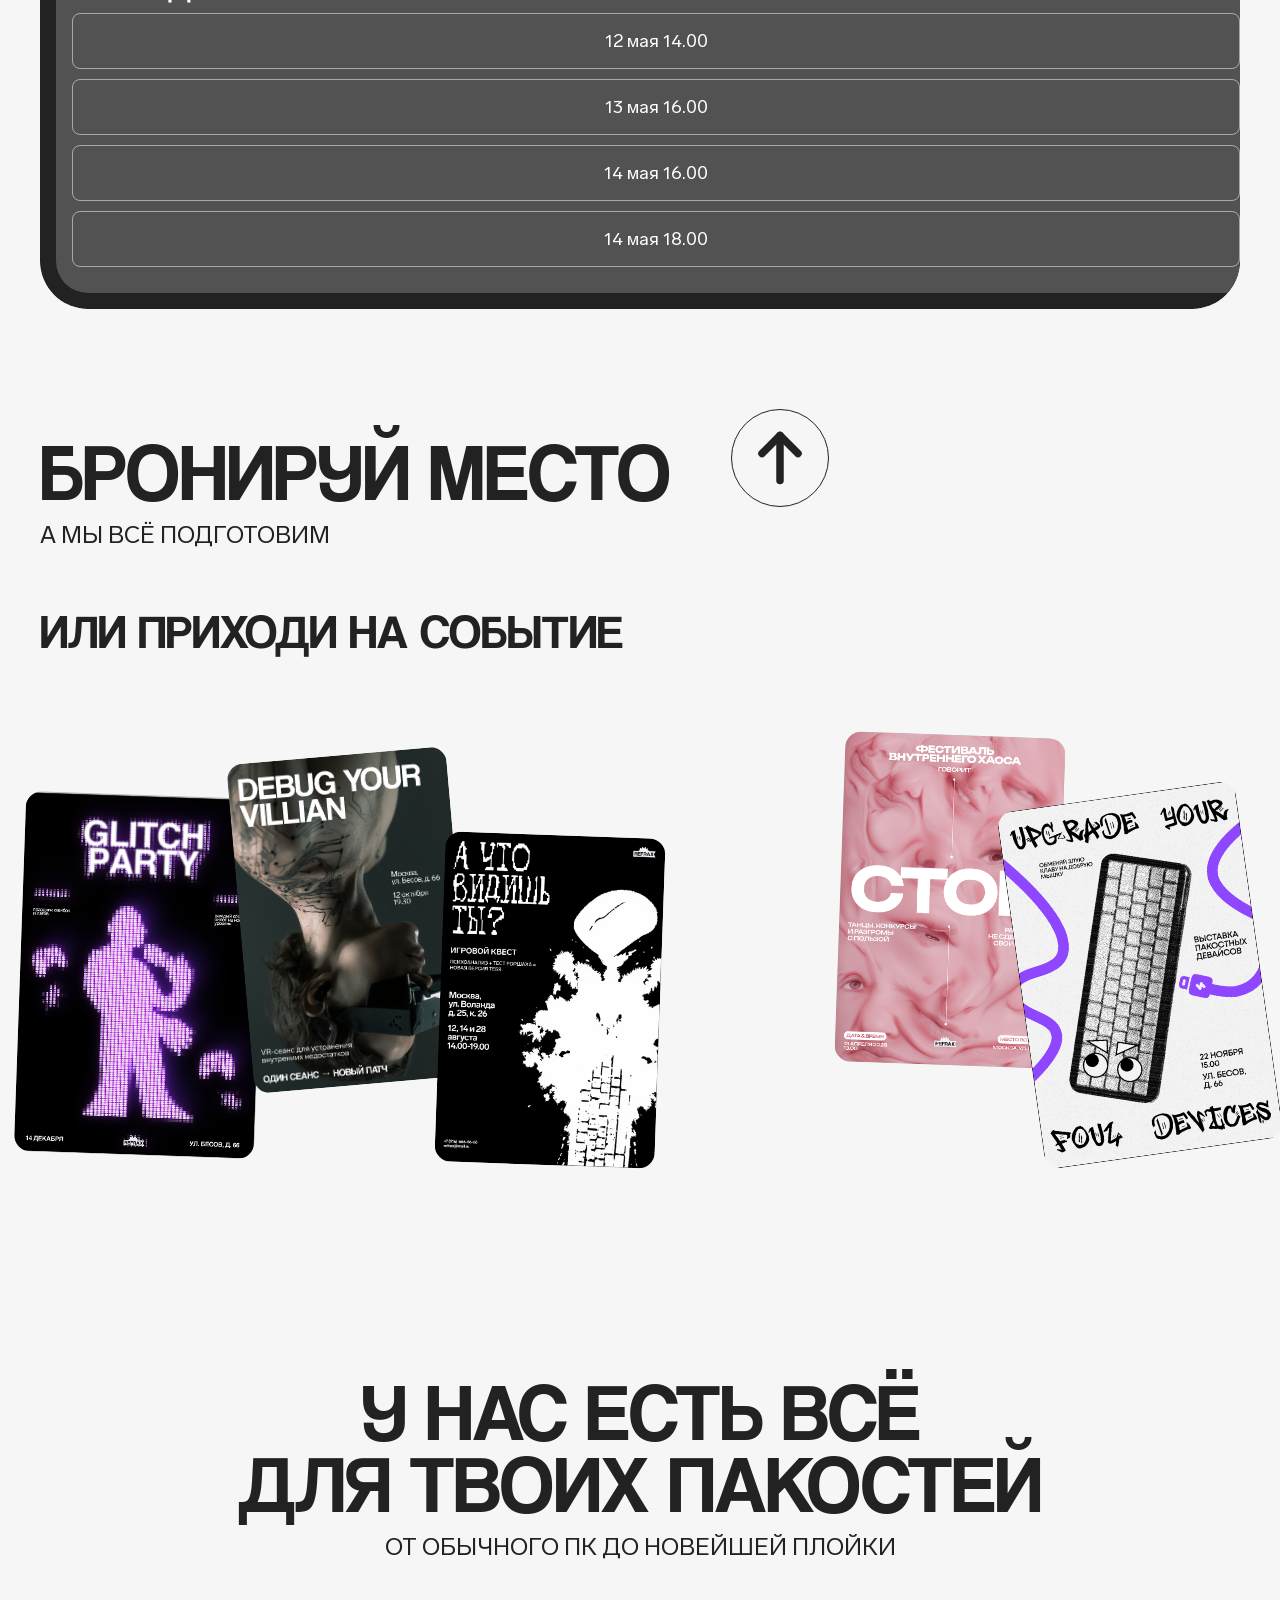
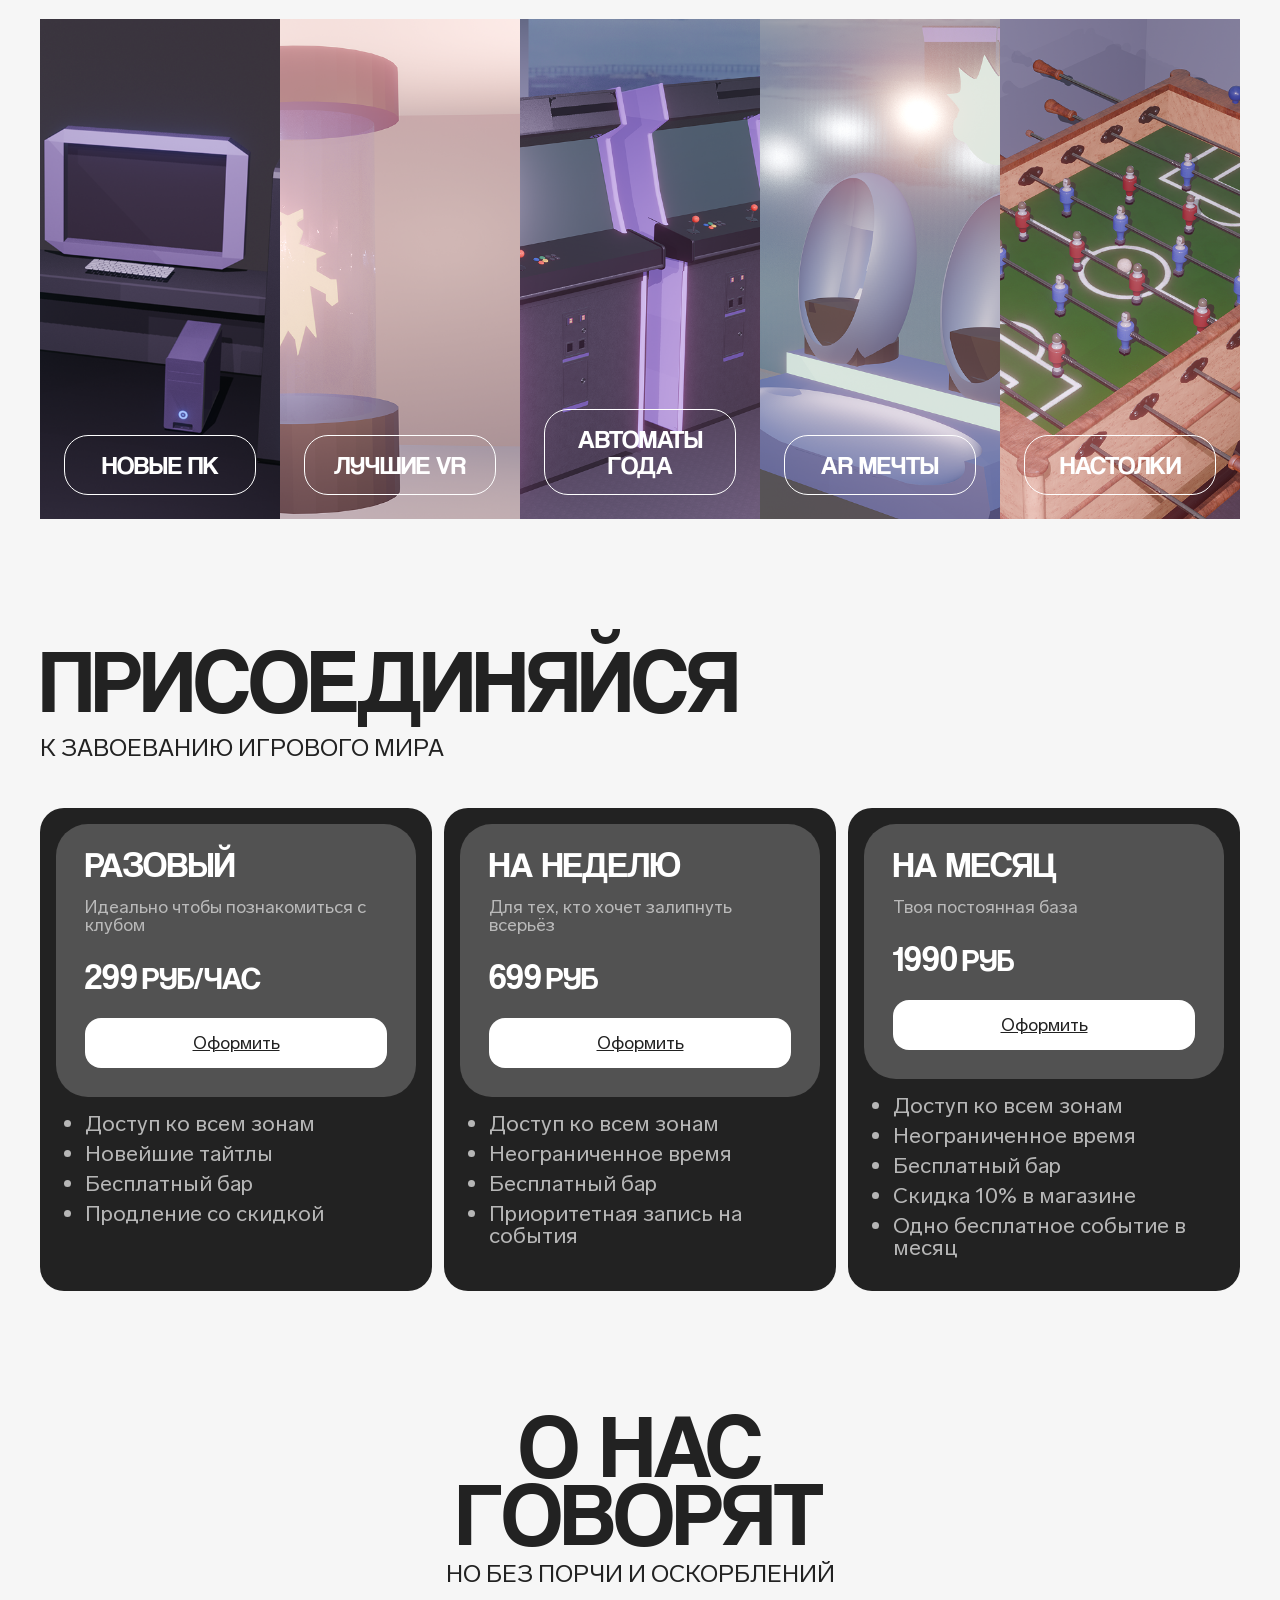
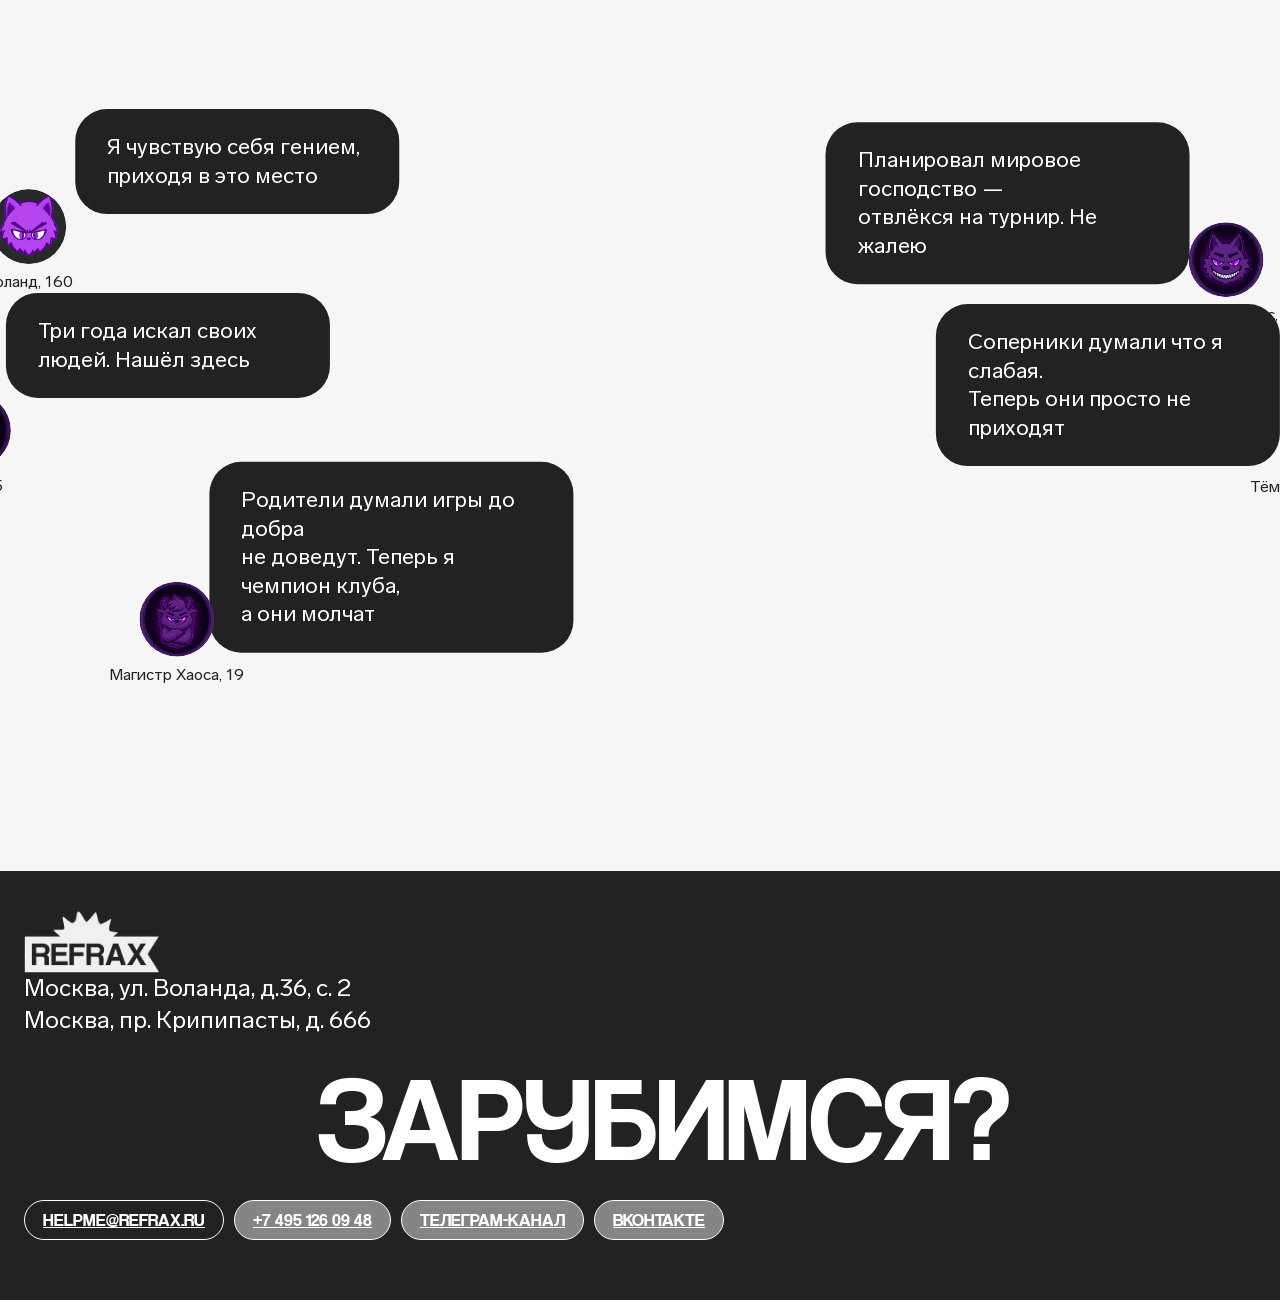
==== commit 68337a8b: "init commit" ====
--- a/index.html
+++ b/index.html
@@ -42,7 +42,7 @@
         <a href="pages/about.html" class="menu-overlay-link">О клубе</a>
         <a href="pages/zones.html" class="menu-overlay-link">Зоны</a>
         <a href="pages/events.html" class="menu-overlay-link">Афиша</a>
-        <a href="pages/merch.html" class="menu-overlay-link">Магазин</a>
+        <a href="pages/shop.html" class="menu-overlay-link">Магазин</a>
         <a href="pages/projects.html" class="menu-overlay-link">Наши проекты</a>
       </nav>
       <p class="menu-overlay-label">Меню</p>
